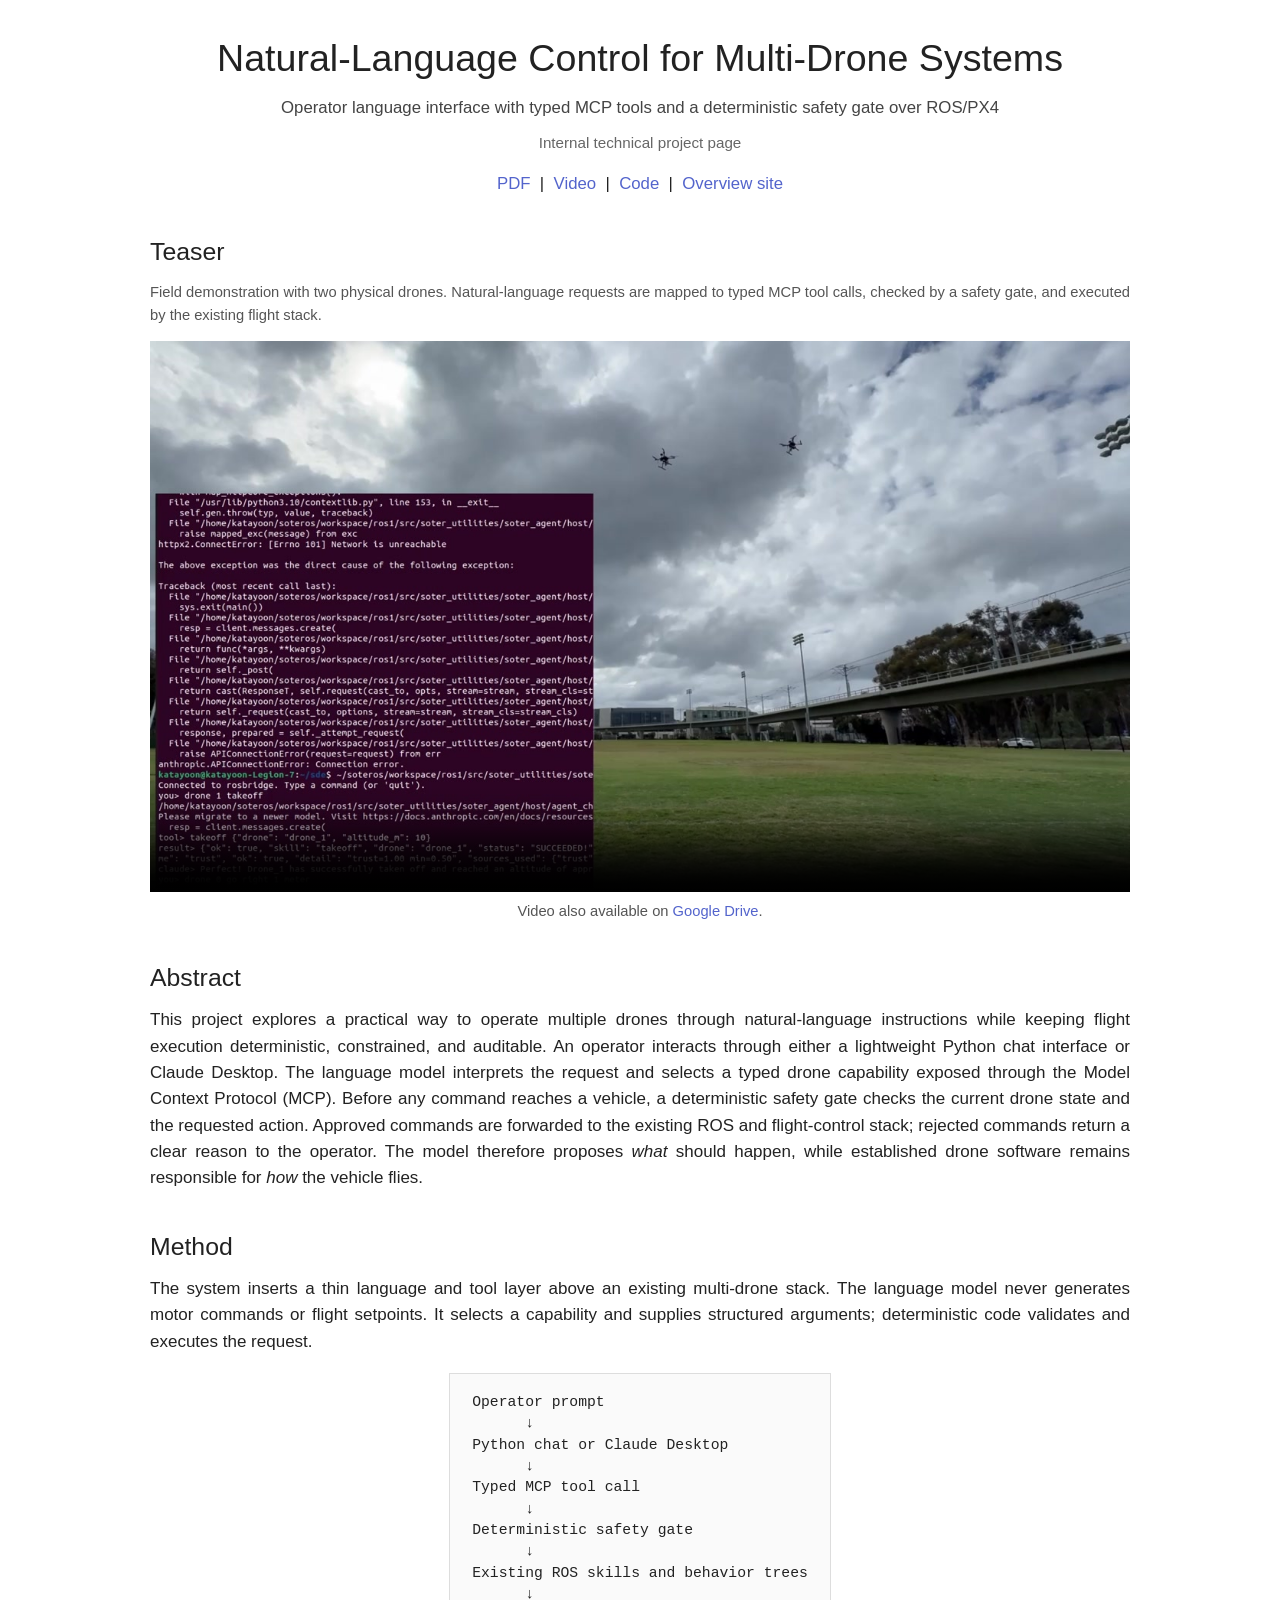
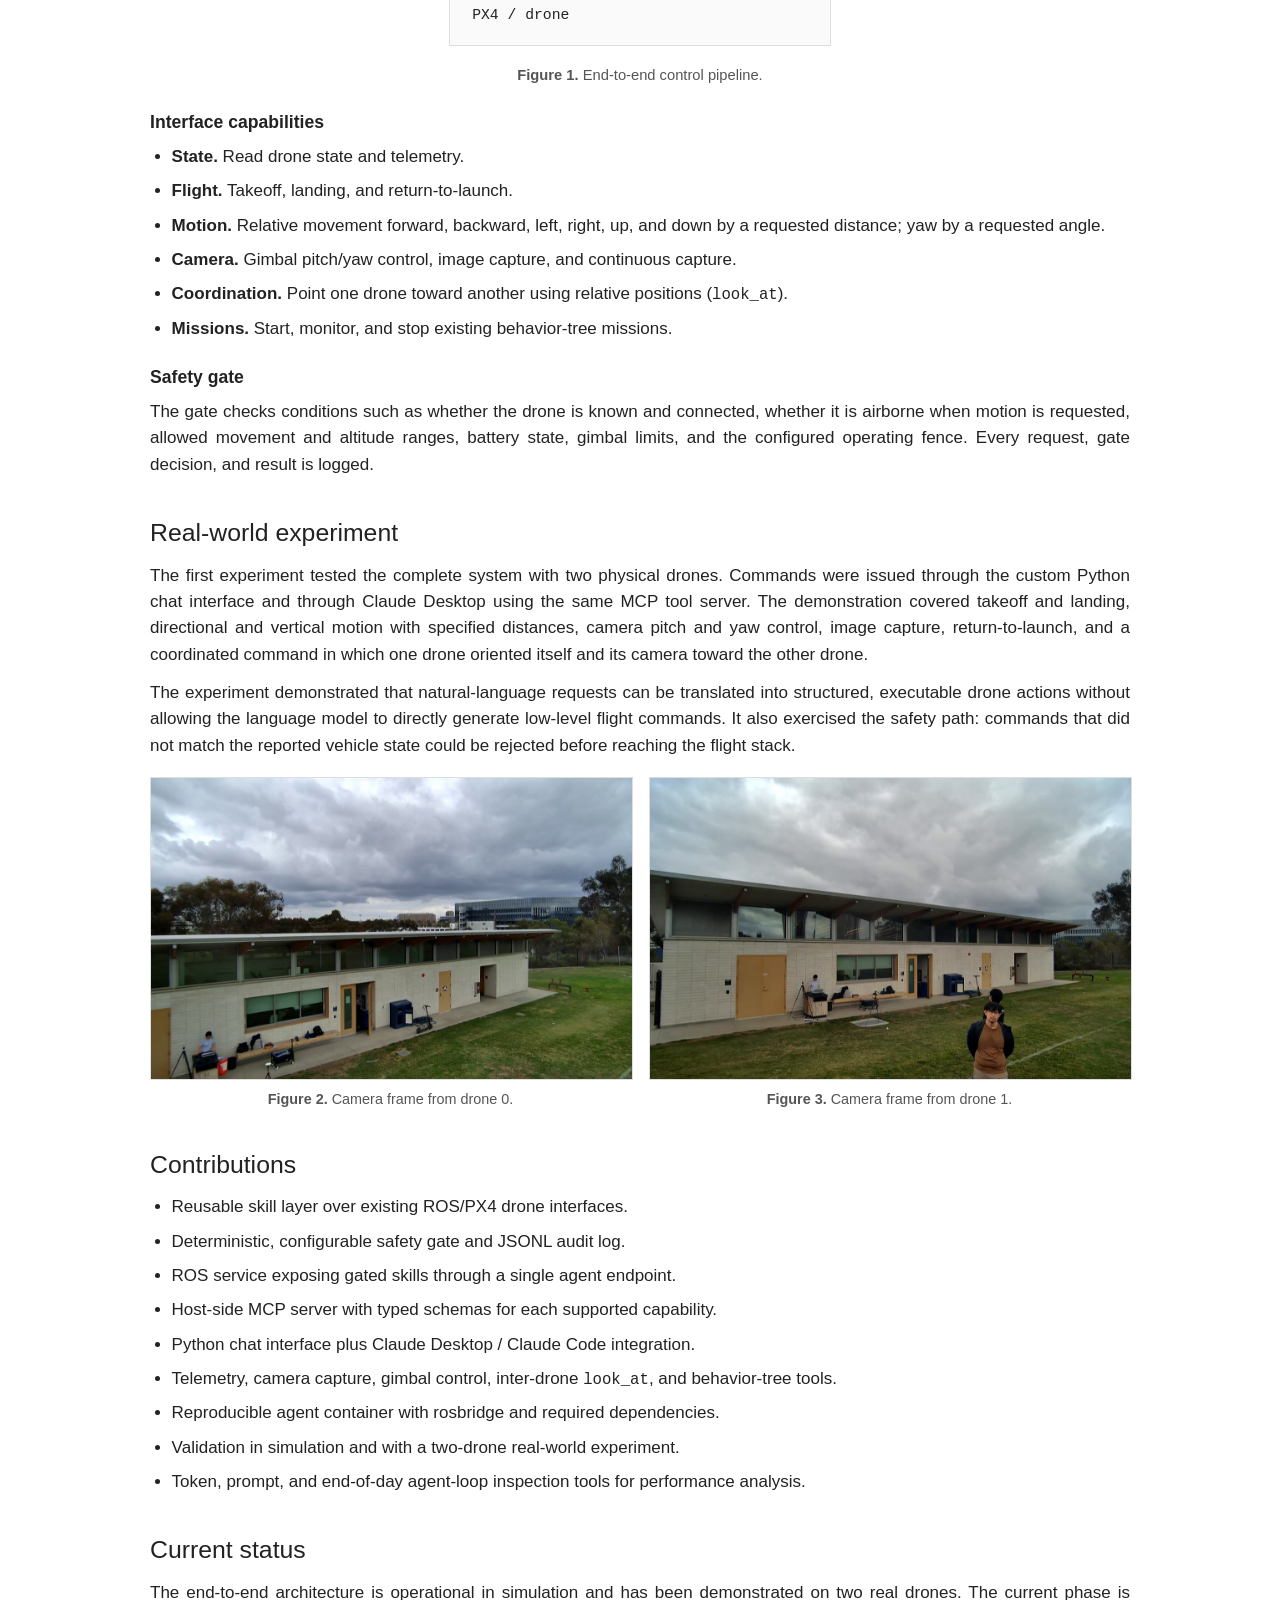
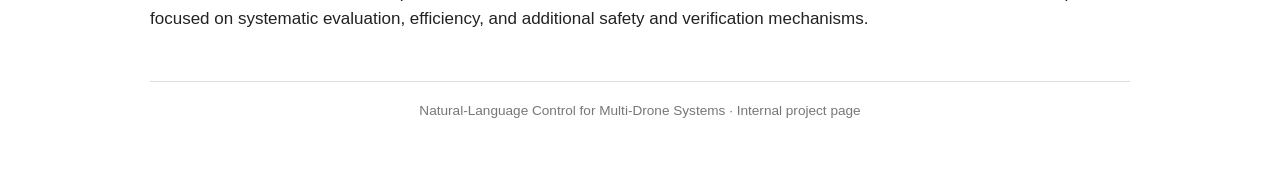
==== academic.html @ 8e845cf2 "Add academic-style project page." ====
<!doctype html>
<html lang="en">
<head>
  <meta charset="utf-8">
  <meta name="viewport" content="width=device-width, initial-scale=1">
  <meta name="description" content="Natural-Language Control for Multi-Drone Systems — academic project page.">
  <title>Natural-Language Control for Multi-Drone Systems</title>
  <link rel="stylesheet" href="academic.css">
</head>
<body>
  <div class="page">
    <header class="title-block">
      <h1>Natural-Language Control for Multi-Drone Systems</h1>
      <p class="subtitle">Operator language interface with typed MCP tools and a deterministic safety gate over ROS/PX4</p>
      <p class="venue">Internal technical project page</p>
      <p class="links">
        <a href="PROJECT_OVERVIEW.pdf">PDF</a>
        &nbsp;|&nbsp;
        <a href="https://drive.google.com/file/d/1_zPsYfUP-ygMsipcDQyDrtAIv74Td3Dw/view?usp=drive_link" target="_blank" rel="noopener noreferrer">Video</a>
        &nbsp;|&nbsp;
        <a href="https://github.com/katayoonk/nl-multidrone-control">Code</a>
        &nbsp;|&nbsp;
        <a href="index.html">Overview site</a>
      </p>
    </header>

    <section>
      <h2>Teaser</h2>
      <p class="caption">
        Field demonstration with two physical drones. Natural-language requests are
        mapped to typed MCP tool calls, checked by a safety gate, and executed by
        the existing flight stack.
      </p>
      <div class="media">
        <video controls preload="metadata" poster="assets/field-test-poster.jpg">
          <source src="assets/field-test-demo.mp4" type="video/mp4">
        </video>
      </div>
      <p class="caption center">
        Video also available on
        <a href="https://drive.google.com/file/d/1_zPsYfUP-ygMsipcDQyDrtAIv74Td3Dw/view?usp=drive_link" target="_blank" rel="noopener noreferrer">Google Drive</a>.
      </p>
    </section>

    <section>
      <h2>Abstract</h2>
      <p>
        This project explores a practical way to operate multiple drones through
        natural-language instructions while keeping flight execution deterministic,
        constrained, and auditable. An operator interacts through either a lightweight
        Python chat interface or Claude Desktop. The language model interprets the
        request and selects a typed drone capability exposed through the Model Context
        Protocol (MCP). Before any command reaches a vehicle, a deterministic safety
        gate checks the current drone state and the requested action. Approved commands
        are forwarded to the existing ROS and flight-control stack; rejected commands
        return a clear reason to the operator. The model therefore proposes
        <em>what</em> should happen, while established drone software remains
        responsible for <em>how</em> the vehicle flies.
      </p>
    </section>

    <section>
      <h2>Method</h2>
      <p>
        The system inserts a thin language and tool layer above an existing multi-drone
        stack. The language model never generates motor commands or flight setpoints.
        It selects a capability and supplies structured arguments; deterministic code
        validates and executes the request.
      </p>

      <pre class="pipeline" aria-label="System pipeline">Operator prompt
      ↓
Python chat or Claude Desktop
      ↓
Typed MCP tool call
      ↓
Deterministic safety gate
      ↓
Existing ROS skills and behavior trees
      ↓
PX4 / drone</pre>
      <p class="caption center"><strong>Figure 1.</strong> End-to-end control pipeline.</p>

      <h3>Interface capabilities</h3>
      <ul>
        <li><strong>State.</strong> Read drone state and telemetry.</li>
        <li><strong>Flight.</strong> Takeoff, landing, and return-to-launch.</li>
        <li><strong>Motion.</strong> Relative movement forward, backward, left, right, up, and down by a requested distance; yaw by a requested angle.</li>
        <li><strong>Camera.</strong> Gimbal pitch/yaw control, image capture, and continuous capture.</li>
        <li><strong>Coordination.</strong> Point one drone toward another using relative positions (<code>look_at</code>).</li>
        <li><strong>Missions.</strong> Start, monitor, and stop existing behavior-tree missions.</li>
      </ul>

      <h3>Safety gate</h3>
      <p>
        The gate checks conditions such as whether the drone is known and connected,
        whether it is airborne when motion is requested, allowed movement and altitude
        ranges, battery state, gimbal limits, and the configured operating fence.
        Every request, gate decision, and result is logged.
      </p>
    </section>

    <section>
      <h2>Real-world experiment</h2>
      <p>
        The first experiment tested the complete system with two physical drones.
        Commands were issued through the custom Python chat interface and through
        Claude Desktop using the same MCP tool server. The demonstration covered
        takeoff and landing, directional and vertical motion with specified distances,
        camera pitch and yaw control, image capture, return-to-launch, and a
        coordinated command in which one drone oriented itself and its camera toward
        the other drone.
      </p>
      <p>
        The experiment demonstrated that natural-language requests can be translated
        into structured, executable drone actions without allowing the language model
        to directly generate low-level flight commands. It also exercised the safety
        path: commands that did not match the reported vehicle state could be rejected
        before reaching the flight stack.
      </p>

      <div class="image-row">
        <figure>
          <img src="assets/drone-0-camera.jpg" alt="Camera frame from drone 0 during the field experiment">
          <figcaption><strong>Figure 2.</strong> Camera frame from drone 0.</figcaption>
        </figure>
        <figure>
          <img src="assets/drone-1-camera.jpg" alt="Camera frame from drone 1 during the field experiment">
          <figcaption><strong>Figure 3.</strong> Camera frame from drone 1.</figcaption>
        </figure>
      </div>
    </section>

    <section>
      <h2>Contributions</h2>
      <ul>
        <li>Reusable skill layer over existing ROS/PX4 drone interfaces.</li>
        <li>Deterministic, configurable safety gate and JSONL audit log.</li>
        <li>ROS service exposing gated skills through a single agent endpoint.</li>
        <li>Host-side MCP server with typed schemas for each supported capability.</li>
        <li>Python chat interface plus Claude Desktop / Claude Code integration.</li>
        <li>Telemetry, camera capture, gimbal control, inter-drone <code>look_at</code>, and behavior-tree tools.</li>
        <li>Reproducible agent container with rosbridge and required dependencies.</li>
        <li>Validation in simulation and with a two-drone real-world experiment.</li>
        <li>Token, prompt, and end-of-day agent-loop inspection tools for performance analysis.</li>
      </ul>
    </section>

    <section>
      <h2>Current status</h2>
      <p>
        The end-to-end architecture is operational in simulation and has been
        demonstrated on two real drones. The current phase is focused on systematic
        evaluation, efficiency, and additional safety and verification mechanisms.
      </p>
    </section>

    <footer>
      <p>Natural-Language Control for Multi-Drone Systems · Internal project page</p>
    </footer>
  </div>
</body>
</html>
---- academic.css ----
body {
  margin: 0;
  color: #222;
  background: #fff;
  font-family: Arial, Helvetica, sans-serif;
  font-size: 17px;
  font-weight: 300;
  line-height: 1.55;
}

.page {
  width: min(980px, calc(100% - 40px));
  margin: 0 auto;
  padding: 36px 0 64px;
}

a:link,
a:visited {
  color: #5364cc;
  text-decoration: none;
}

a:hover {
  color: #208799;
}

.title-block {
  margin-bottom: 28px;
  text-align: center;
}

h1 {
  margin: 0 0 14px;
  font-size: clamp(1.7rem, 3.5vw, 2.35rem);
  font-weight: 500;
  line-height: 1.2;
}

.subtitle {
  max-width: 46rem;
  margin: 0 auto 10px;
  color: #444;
  font-size: 1.05rem;
}

.venue {
  margin: 0 0 16px;
  color: #666;
  font-size: 0.95rem;
}

.links {
  margin: 0;
  font-size: 1.05rem;
  font-weight: 500;
}

section {
  margin: 36px 0;
  clear: both;
  text-align: justify;
}

h2 {
  margin: 0 0 10px;
  font-size: 1.55rem;
  font-weight: 500;
  text-align: left;
}

h3 {
  margin: 22px 0 8px;
  font-size: 1.1rem;
  font-weight: 600;
  text-align: left;
}

p {
  margin: 0 0 12px;
}

ul {
  margin: 8px 0 12px;
  padding-left: 1.35rem;
}

li {
  margin: 8px 0;
}

.pipeline {
  margin: 18px auto;
  padding: 18px 22px;
  width: fit-content;
  max-width: 100%;
  overflow-x: auto;
  border: 1px solid #ddd;
  background: #fafafa;
  color: #222;
  font-family: ui-monospace, "SFMono-Regular", Consolas, monospace;
  font-size: 0.92rem;
  line-height: 1.45;
  text-align: left;
  white-space: pre;
}

.media {
  margin: 14px 0 8px;
  background: #111;
}

.media video {
  display: block;
  width: 100%;
  aspect-ratio: 16 / 9;
  object-fit: contain;
  background: #111;
}

.caption {
  margin: 8px 0 0;
  color: #555;
  font-size: 0.92rem;
}

.caption.center,
figcaption {
  text-align: center;
}

.image-row {
  display: grid;
  grid-template-columns: 1fr 1fr;
  gap: 18px;
  margin-top: 18px;
}

figure {
  margin: 0;
}

figure img {
  display: block;
  width: 100%;
  aspect-ratio: 16 / 10;
  object-fit: cover;
  border: 1px solid #ddd;
}

figcaption {
  margin-top: 8px;
  color: #555;
  font-size: 0.9rem;
}

code {
  font-family: ui-monospace, "SFMono-Regular", Consolas, monospace;
  font-size: 0.92em;
}

footer {
  margin-top: 48px;
  padding-top: 18px;
  border-top: 1px solid #ddd;
  color: #777;
  font-size: 0.85rem;
  text-align: center;
}

footer p {
  margin: 0;
}

@media (max-width: 700px) {
  .image-row {
    grid-template-columns: 1fr;
  }

  section {
    text-align: left;
  }
}
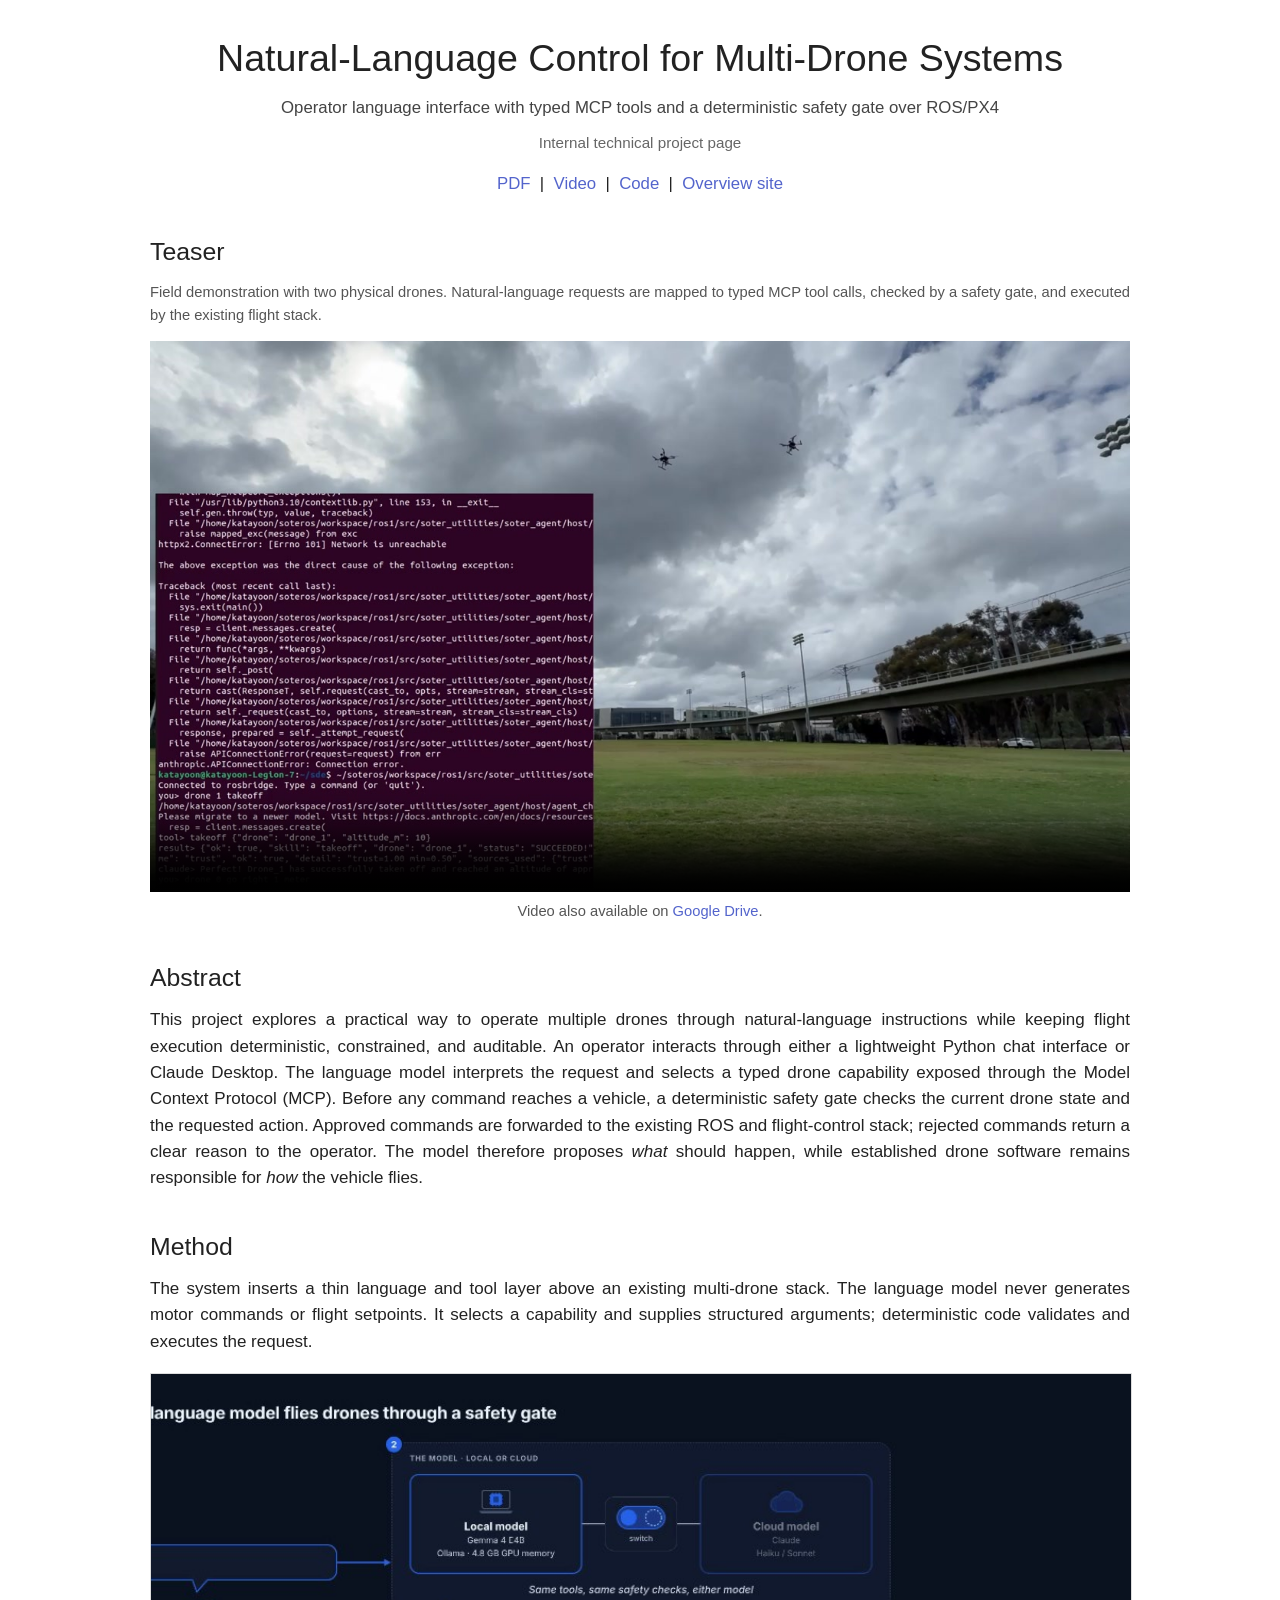
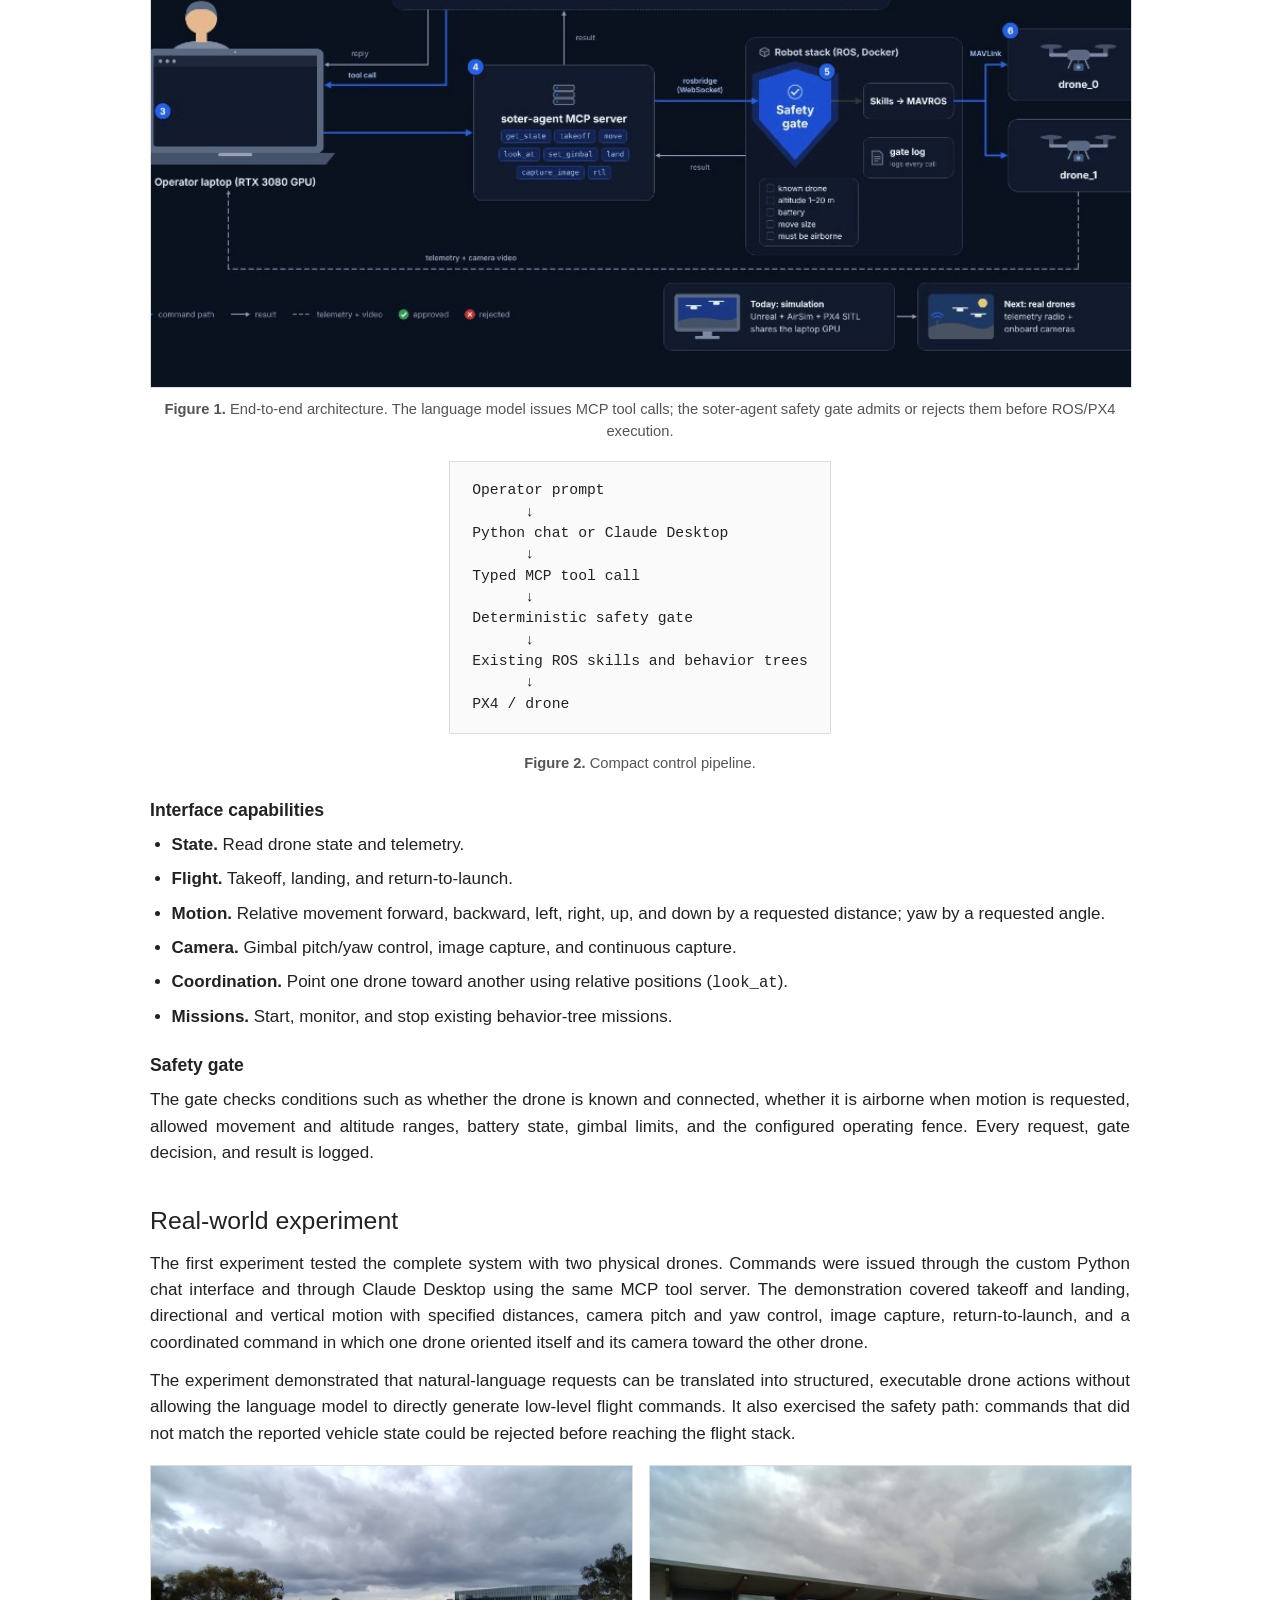
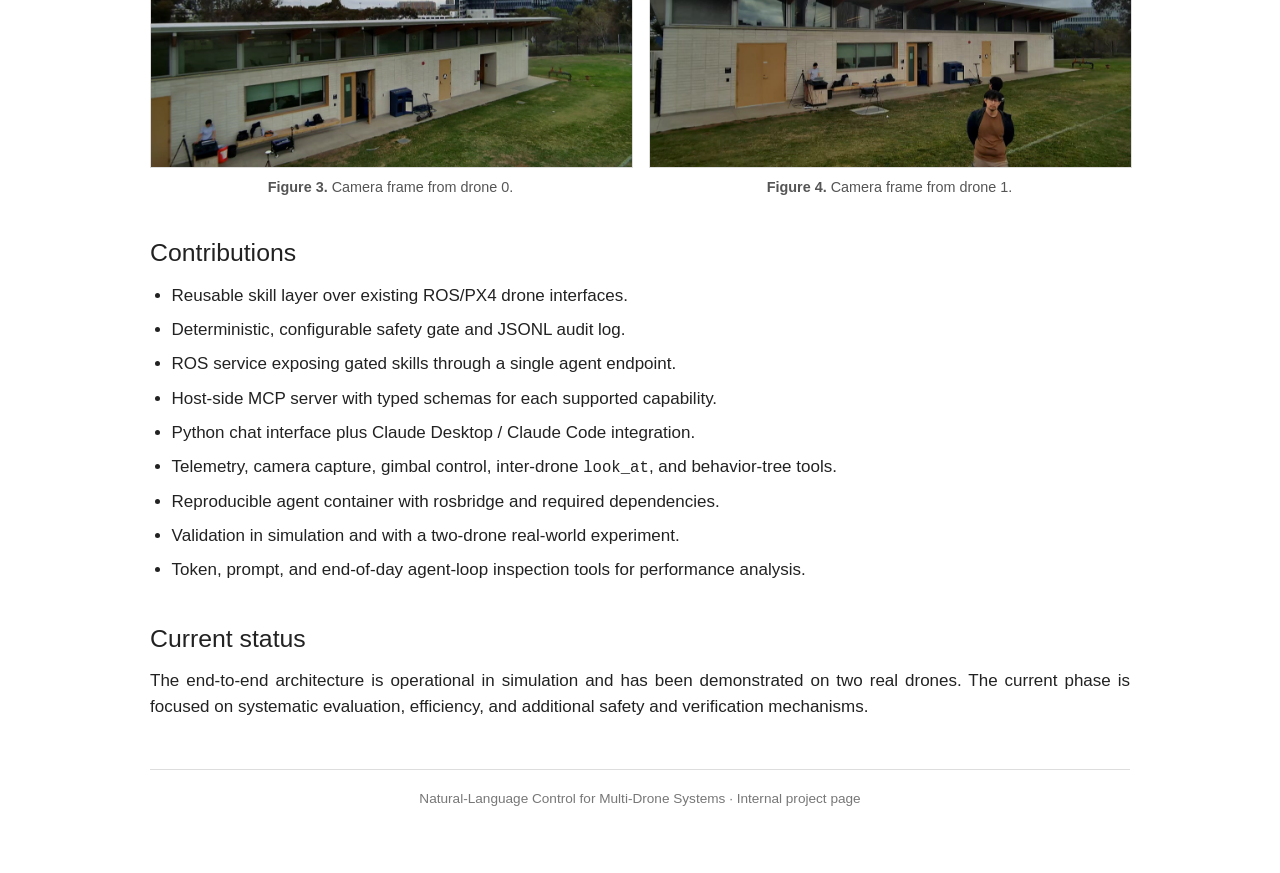
==== commit 7a36e885: "Add architecture diagram to overview and academic pages." ====
--- a/academic.html
+++ b/academic.html
@@ -68,6 +68,11 @@
         validates and executes the request.
       </p>
 
+      <figure class="architecture">
+        <img src="assets/architecture-diagram.jpg" alt="Architecture diagram: operator laptop, local or cloud language model, soter-agent MCP server, safety gate in the ROS robot stack, and two drones with telemetry feedback">
+        <figcaption><strong>Figure 1.</strong> End-to-end architecture. The language model issues MCP tool calls; the soter-agent safety gate admits or rejects them before ROS/PX4 execution.</figcaption>
+      </figure>
+
       <pre class="pipeline" aria-label="System pipeline">Operator prompt
       ↓
 Python chat or Claude Desktop
@@ -79,7 +84,7 @@
 Existing ROS skills and behavior trees
       ↓
 PX4 / drone</pre>
-      <p class="caption center"><strong>Figure 1.</strong> End-to-end control pipeline.</p>
+      <p class="caption center"><strong>Figure 2.</strong> Compact control pipeline.</p>
 
       <h3>Interface capabilities</h3>
       <ul>
@@ -122,11 +127,11 @@
       <div class="image-row">
         <figure>
           <img src="assets/drone-0-camera.jpg" alt="Camera frame from drone 0 during the field experiment">
-          <figcaption><strong>Figure 2.</strong> Camera frame from drone 0.</figcaption>
+          <figcaption><strong>Figure 3.</strong> Camera frame from drone 0.</figcaption>
         </figure>
         <figure>
           <img src="assets/drone-1-camera.jpg" alt="Camera frame from drone 1 during the field experiment">
-          <figcaption><strong>Figure 3.</strong> Camera frame from drone 1.</figcaption>
+          <figcaption><strong>Figure 4.</strong> Camera frame from drone 1.</figcaption>
         </figure>
       </div>
     </section>
--- a/academic.css
+++ b/academic.css
@@ -86,6 +86,24 @@
 
 li {
   margin: 8px 0;
+}
+
+.architecture {
+  margin: 18px 0 8px;
+}
+
+.architecture img {
+  display: block;
+  width: 100%;
+  border: 1px solid #ddd;
+  background: #0b1120;
+}
+
+.architecture figcaption {
+  margin-top: 10px;
+  color: #555;
+  font-size: 0.92rem;
+  text-align: center;
 }
 
 .pipeline {
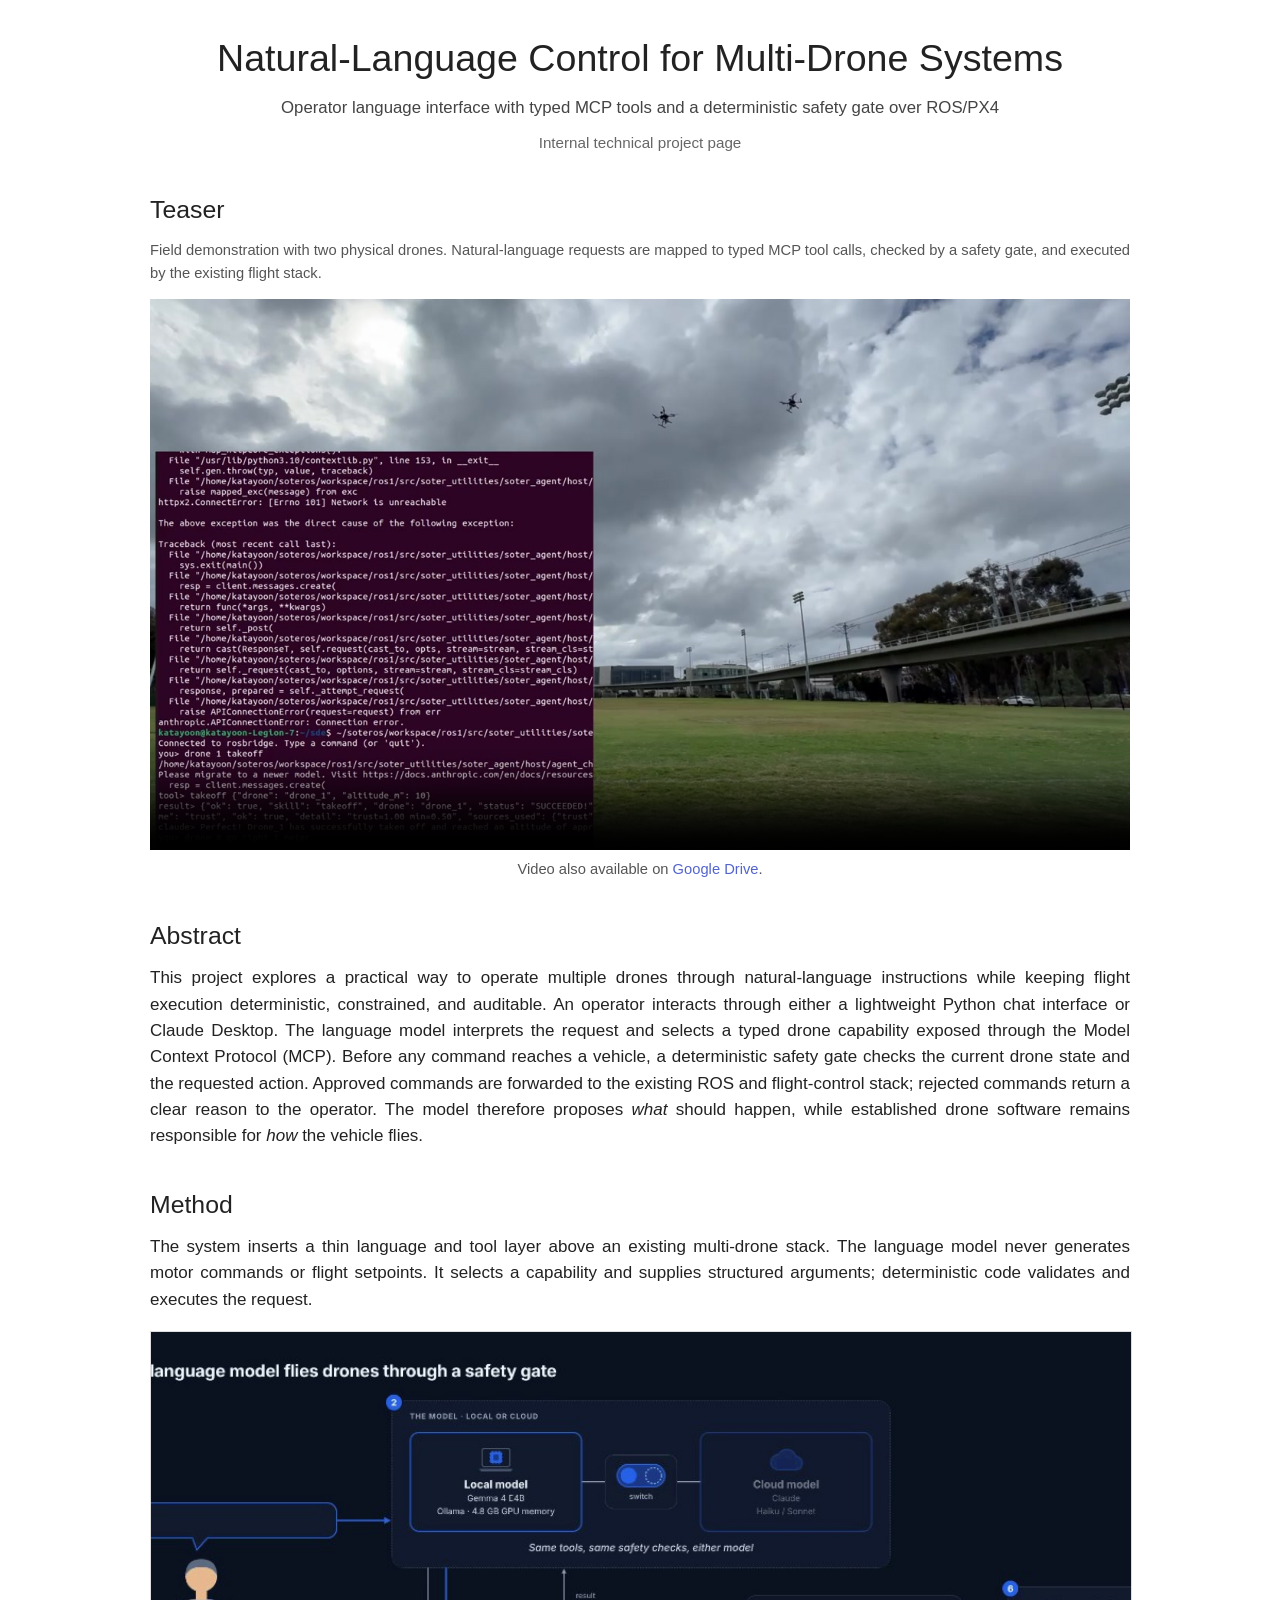
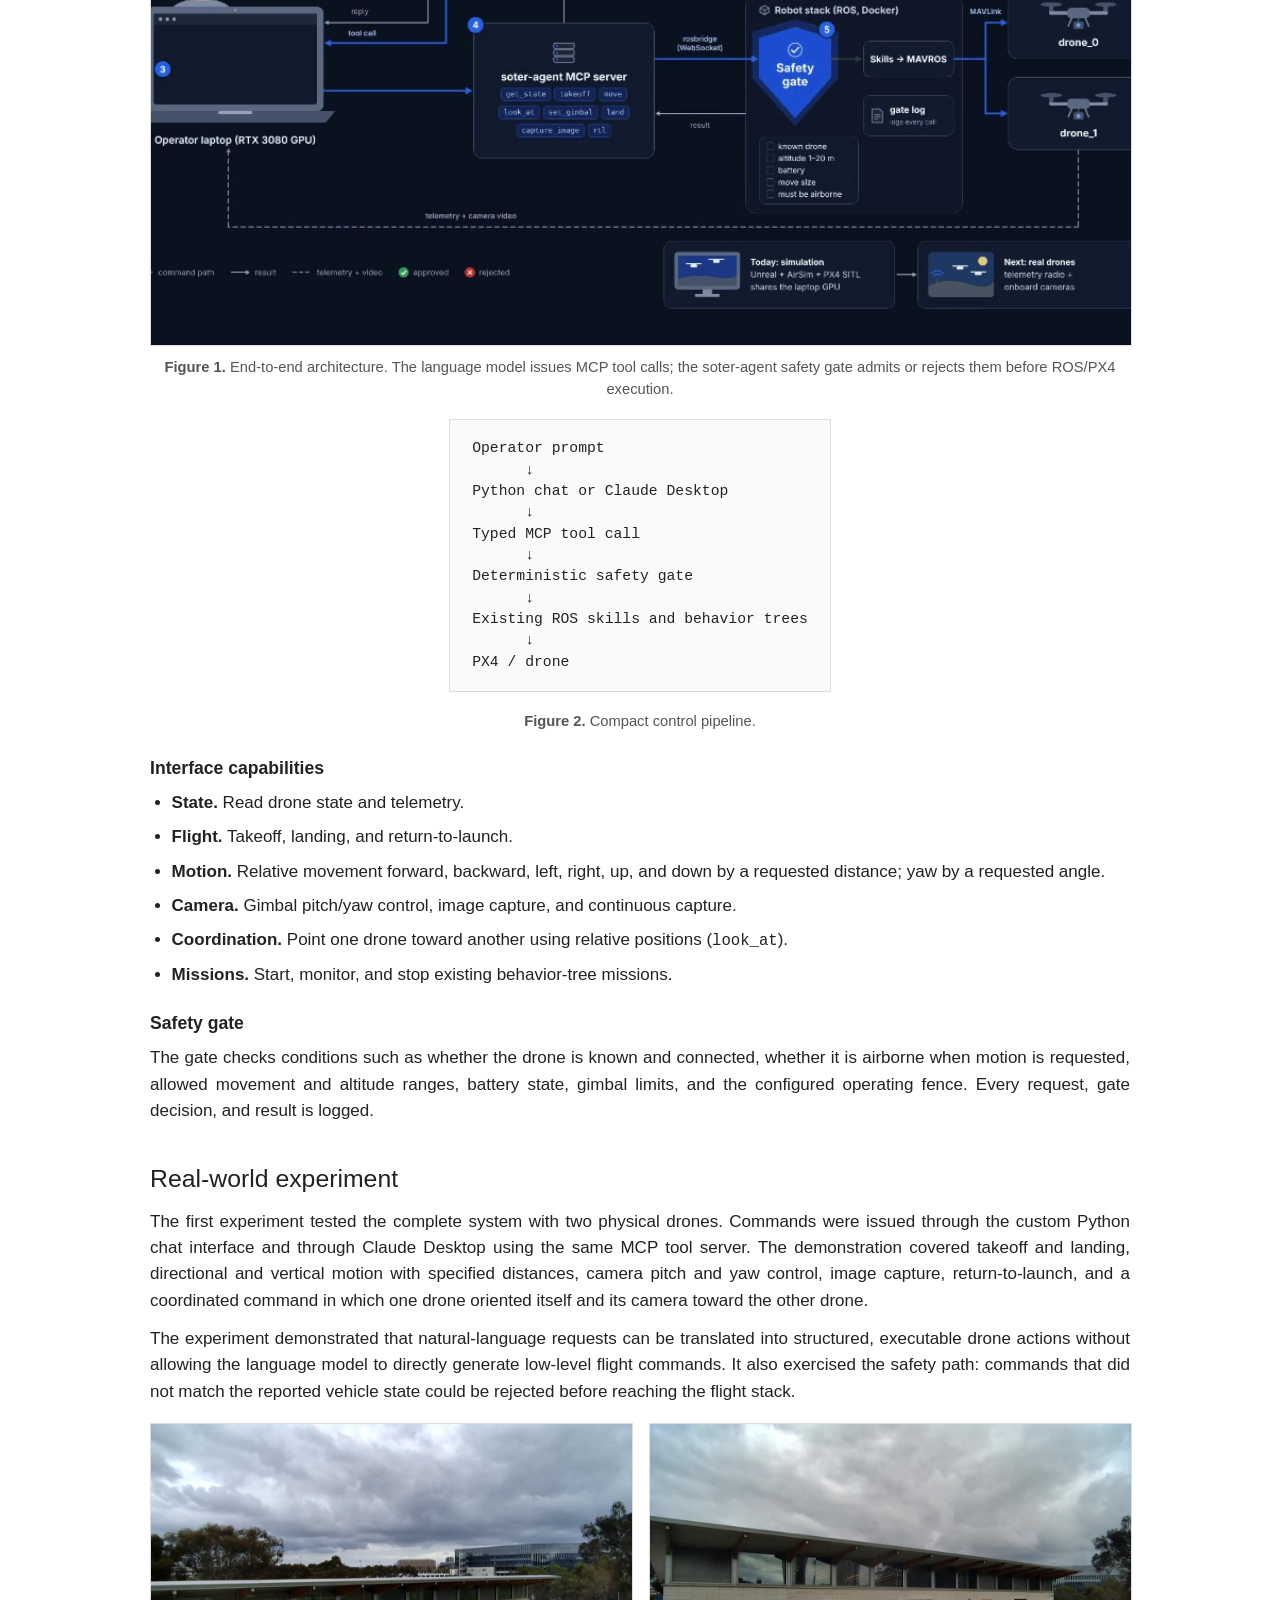
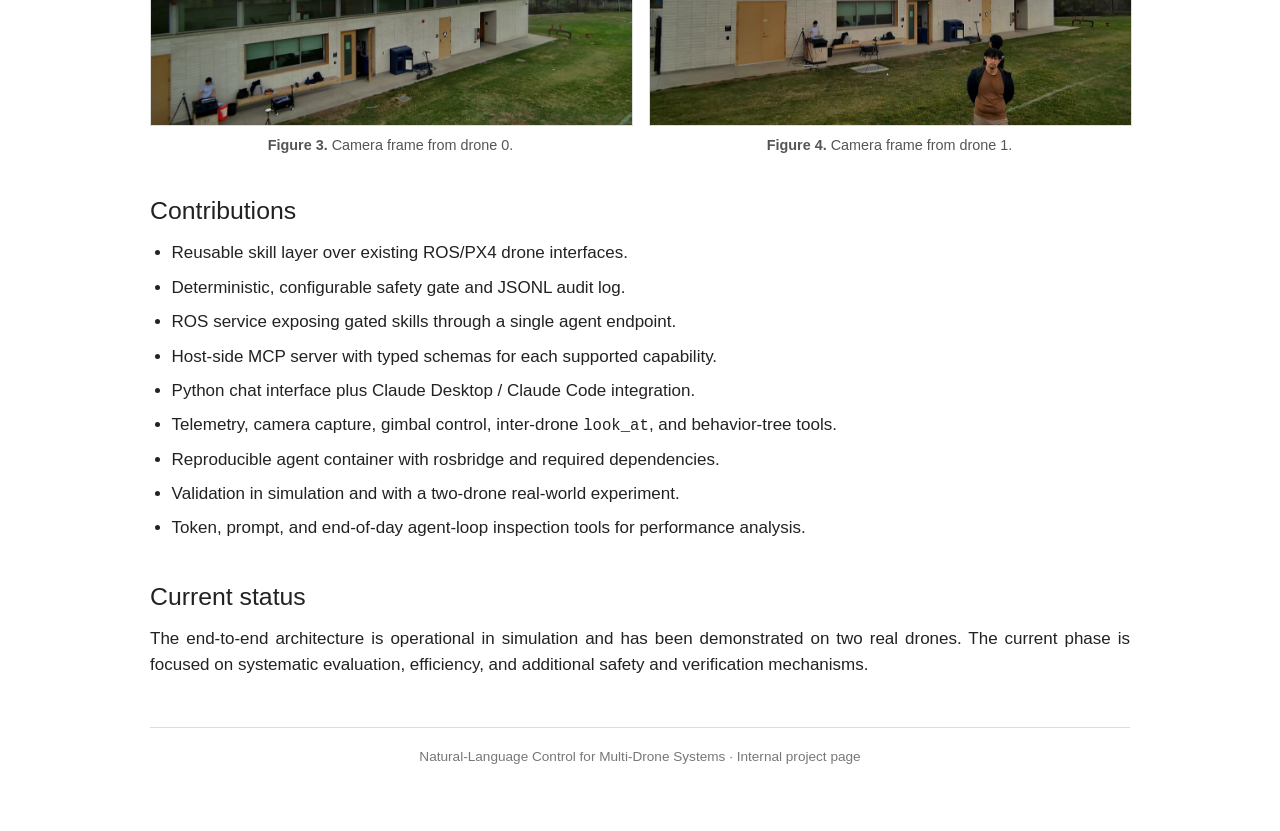
==== commit 9b450a5e: "Drop academic header links and autoplay the teaser video." ====
--- a/academic.html
+++ b/academic.html
@@ -13,15 +13,6 @@
       <h1>Natural-Language Control for Multi-Drone Systems</h1>
       <p class="subtitle">Operator language interface with typed MCP tools and a deterministic safety gate over ROS/PX4</p>
       <p class="venue">Internal technical project page</p>
-      <p class="links">
-        <a href="PROJECT_OVERVIEW.pdf">PDF</a>
-        &nbsp;|&nbsp;
-        <a href="https://drive.google.com/file/d/1_zPsYfUP-ygMsipcDQyDrtAIv74Td3Dw/view?usp=drive_link" target="_blank" rel="noopener noreferrer">Video</a>
-        &nbsp;|&nbsp;
-        <a href="https://github.com/katayoonk/nl-multidrone-control">Code</a>
-        &nbsp;|&nbsp;
-        <a href="index.html">Overview site</a>
-      </p>
     </header>
 
     <section>
@@ -32,7 +23,7 @@
         the existing flight stack.
       </p>
       <div class="media">
-        <video controls preload="metadata" poster="assets/field-test-poster.jpg">
+        <video autoplay muted loop playsinline controls preload="auto" poster="assets/field-test-poster.jpg">
           <source src="assets/field-test-demo.mp4" type="video/mp4">
         </video>
       </div>
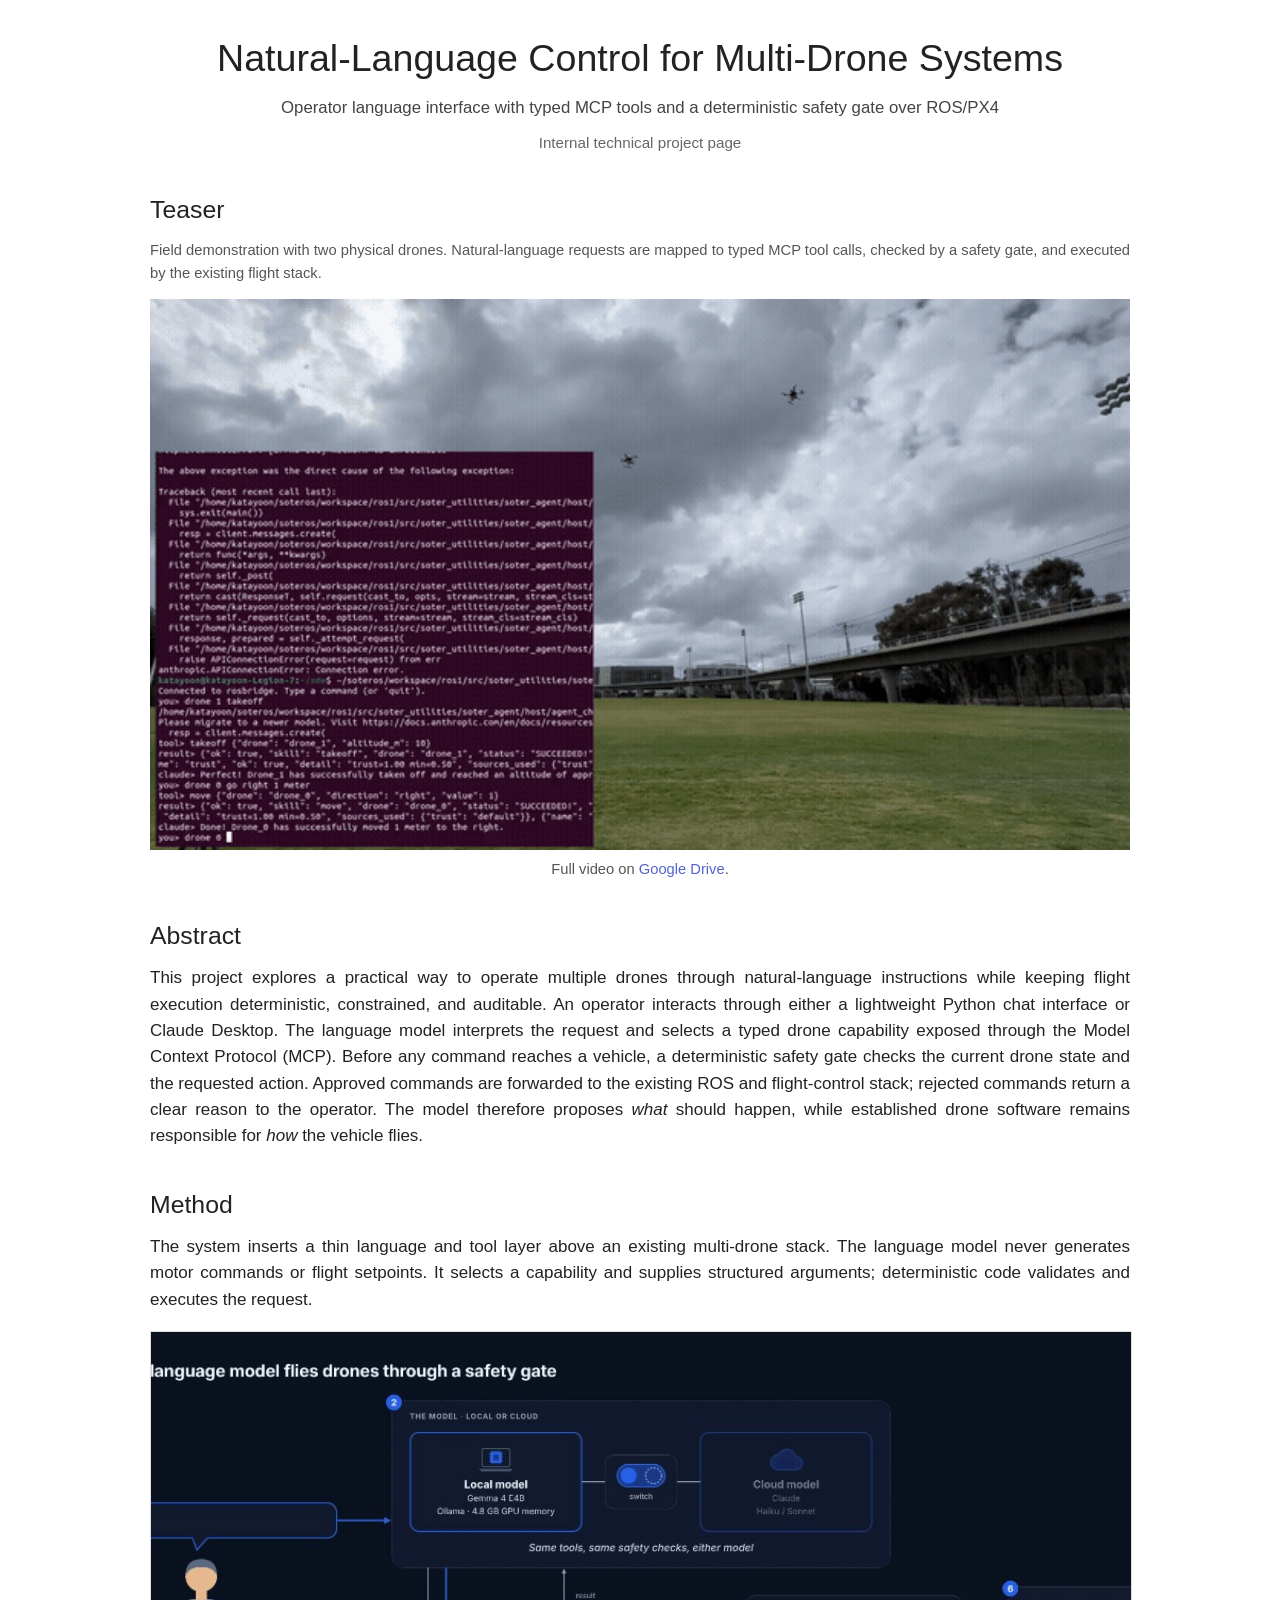
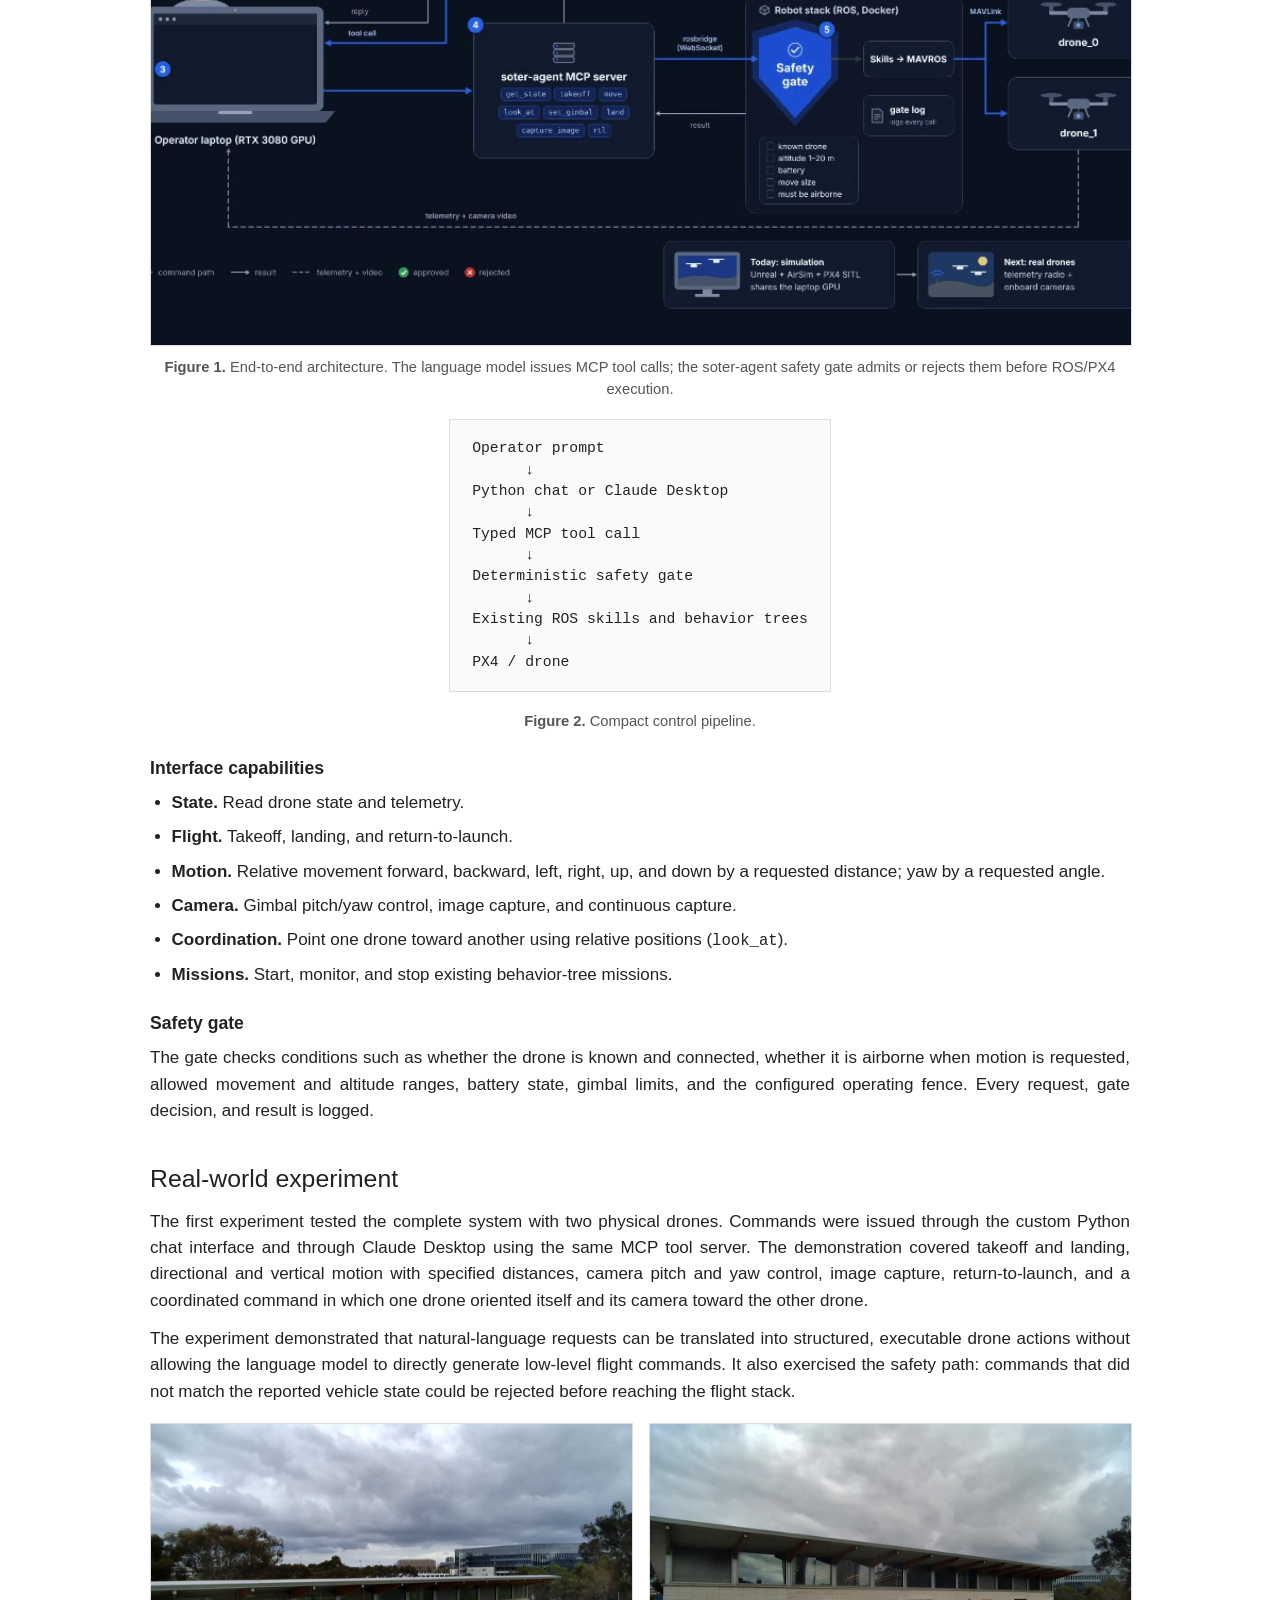
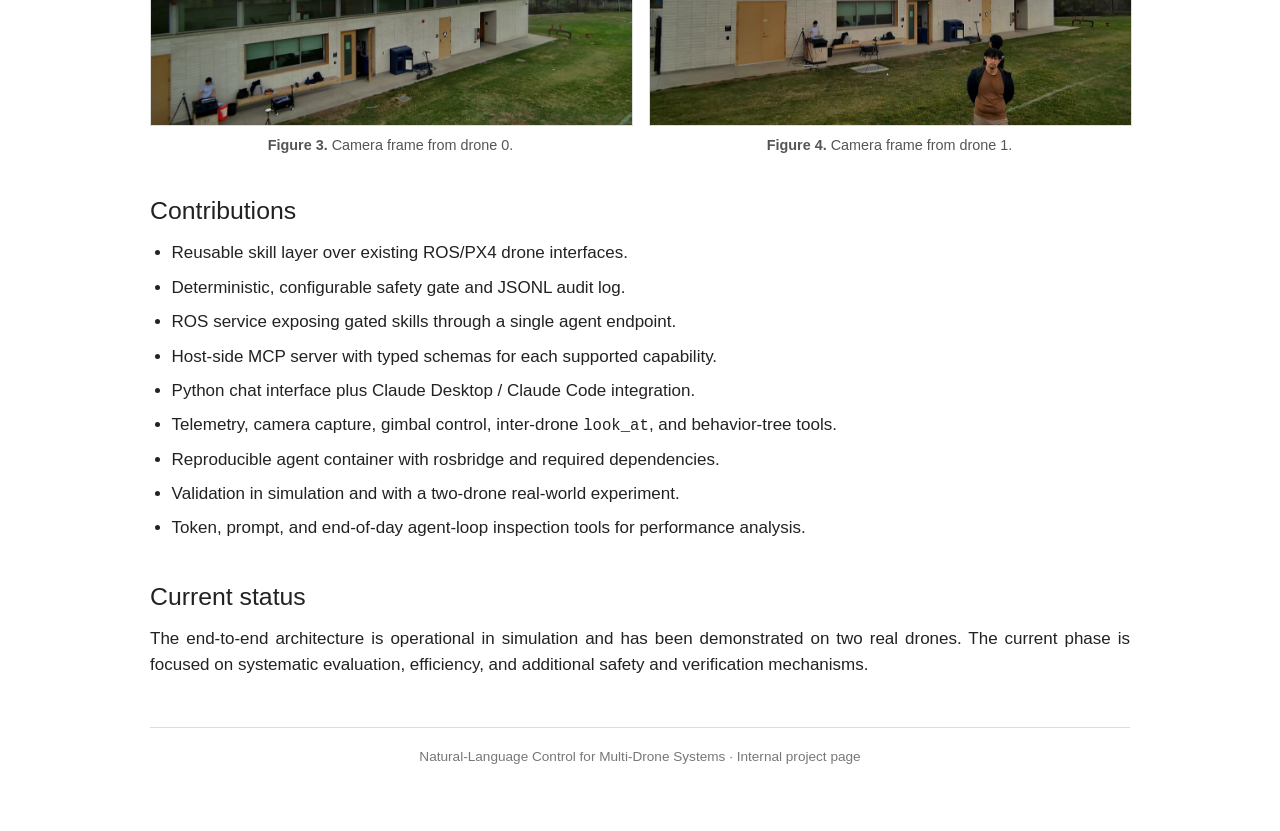
==== commit ecb32aec: "Replace teaser video with an animated GIF on both pages." ====
--- a/academic.html
+++ b/academic.html
@@ -23,12 +23,10 @@
         the existing flight stack.
       </p>
       <div class="media">
-        <video autoplay muted loop playsinline controls preload="auto" poster="assets/field-test-poster.jpg">
-          <source src="assets/field-test-demo.mp4" type="video/mp4">
-        </video>
+        <img class="teaser" src="assets/teaser.gif" alt="Animated teaser from the two-drone field demonstration with the operator chat overlay">
       </div>
       <p class="caption center">
-        Video also available on
+        Full video on
         <a href="https://drive.google.com/file/d/1_zPsYfUP-ygMsipcDQyDrtAIv74Td3Dw/view?usp=drive_link" target="_blank" rel="noopener noreferrer">Google Drive</a>.
       </p>
     </section>
--- a/academic.css
+++ b/academic.css
@@ -127,11 +127,10 @@
   background: #111;
 }
 
-.media video {
+.media .teaser {
   display: block;
   width: 100%;
-  aspect-ratio: 16 / 9;
-  object-fit: contain;
+  height: auto;
   background: #111;
 }
 
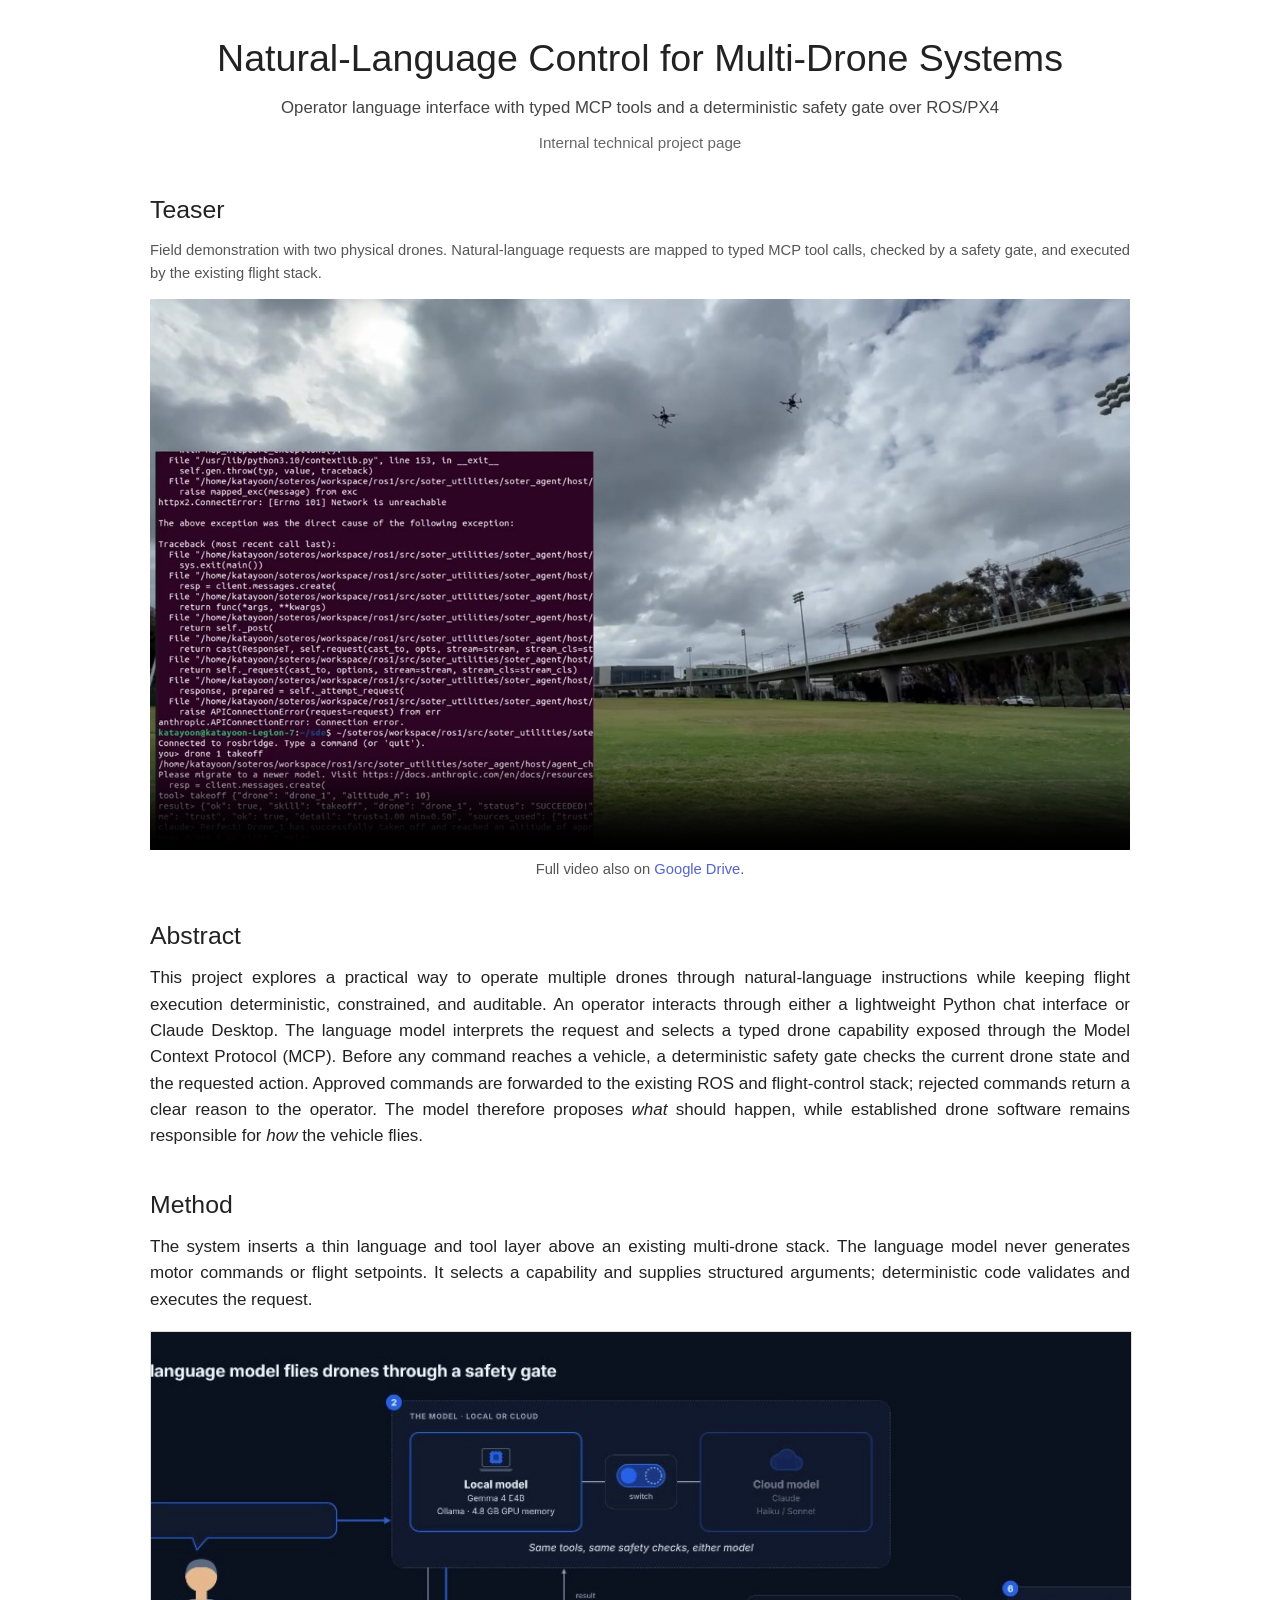
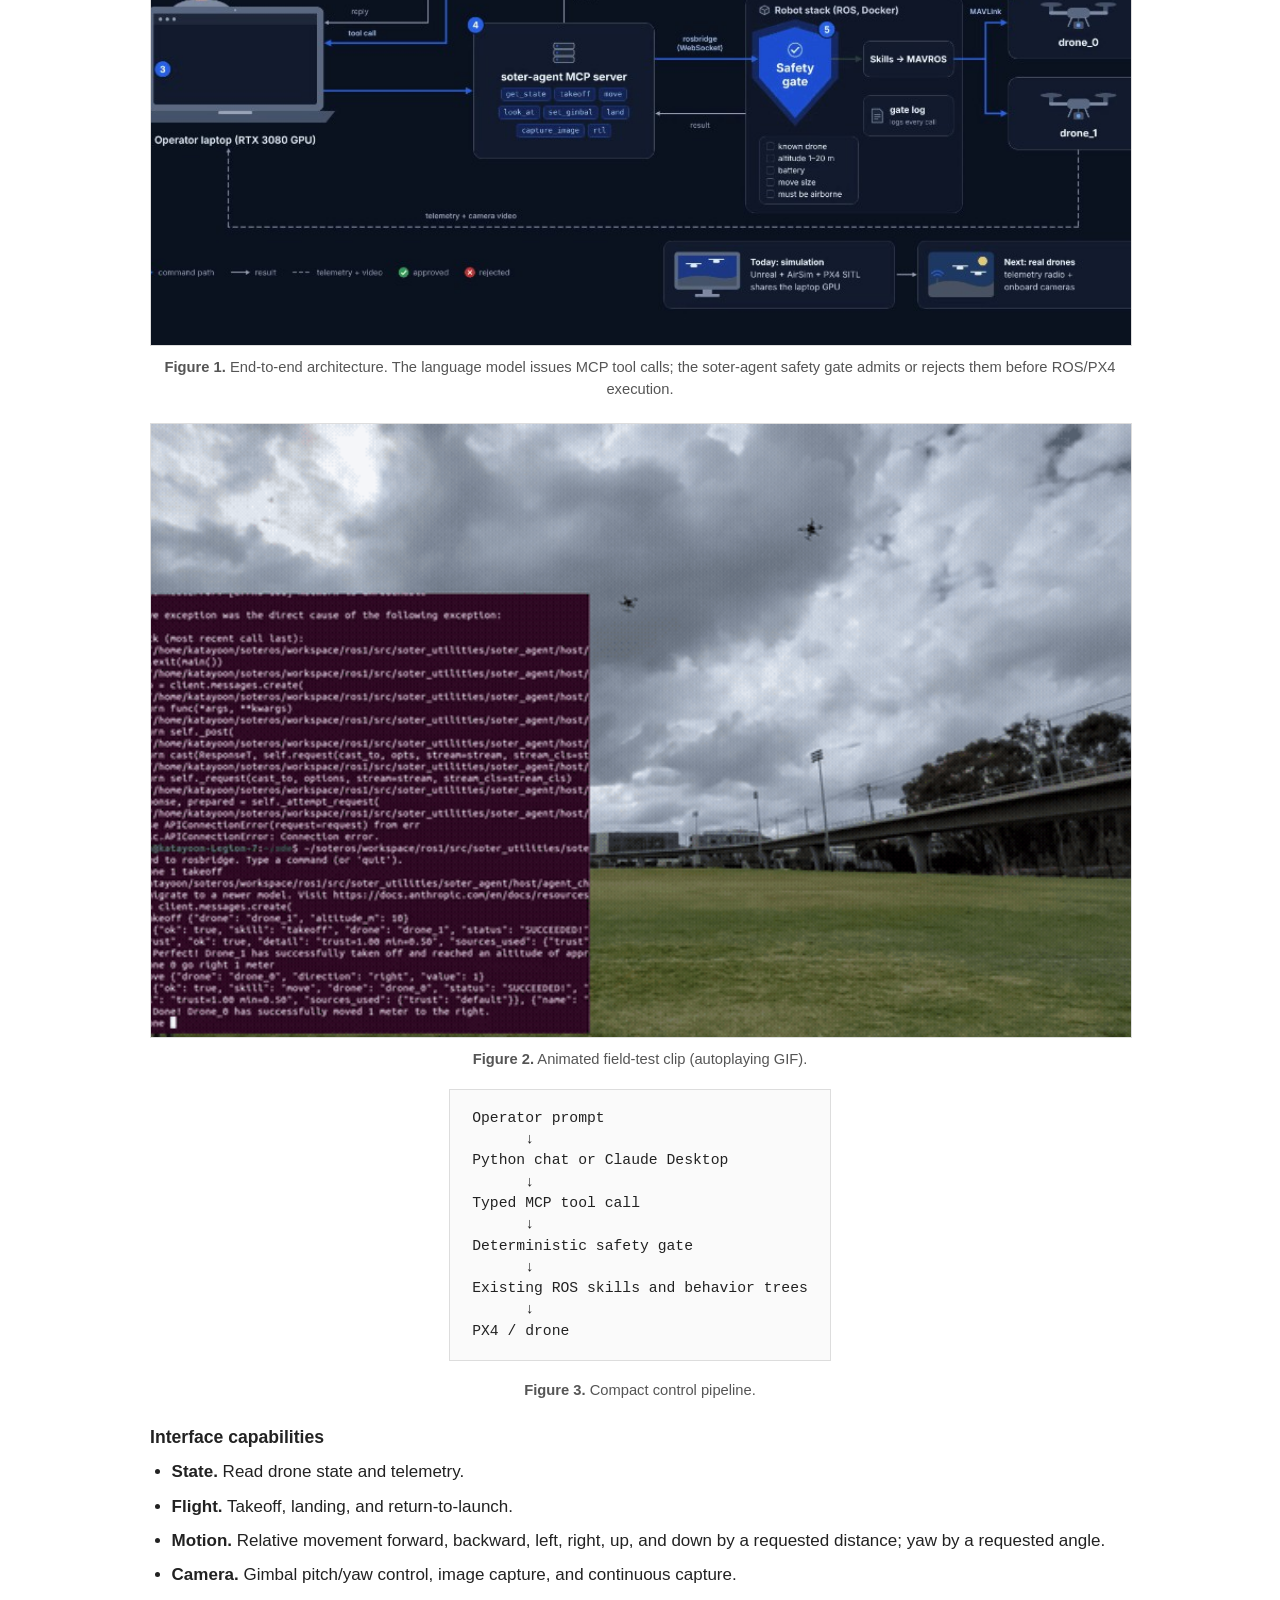
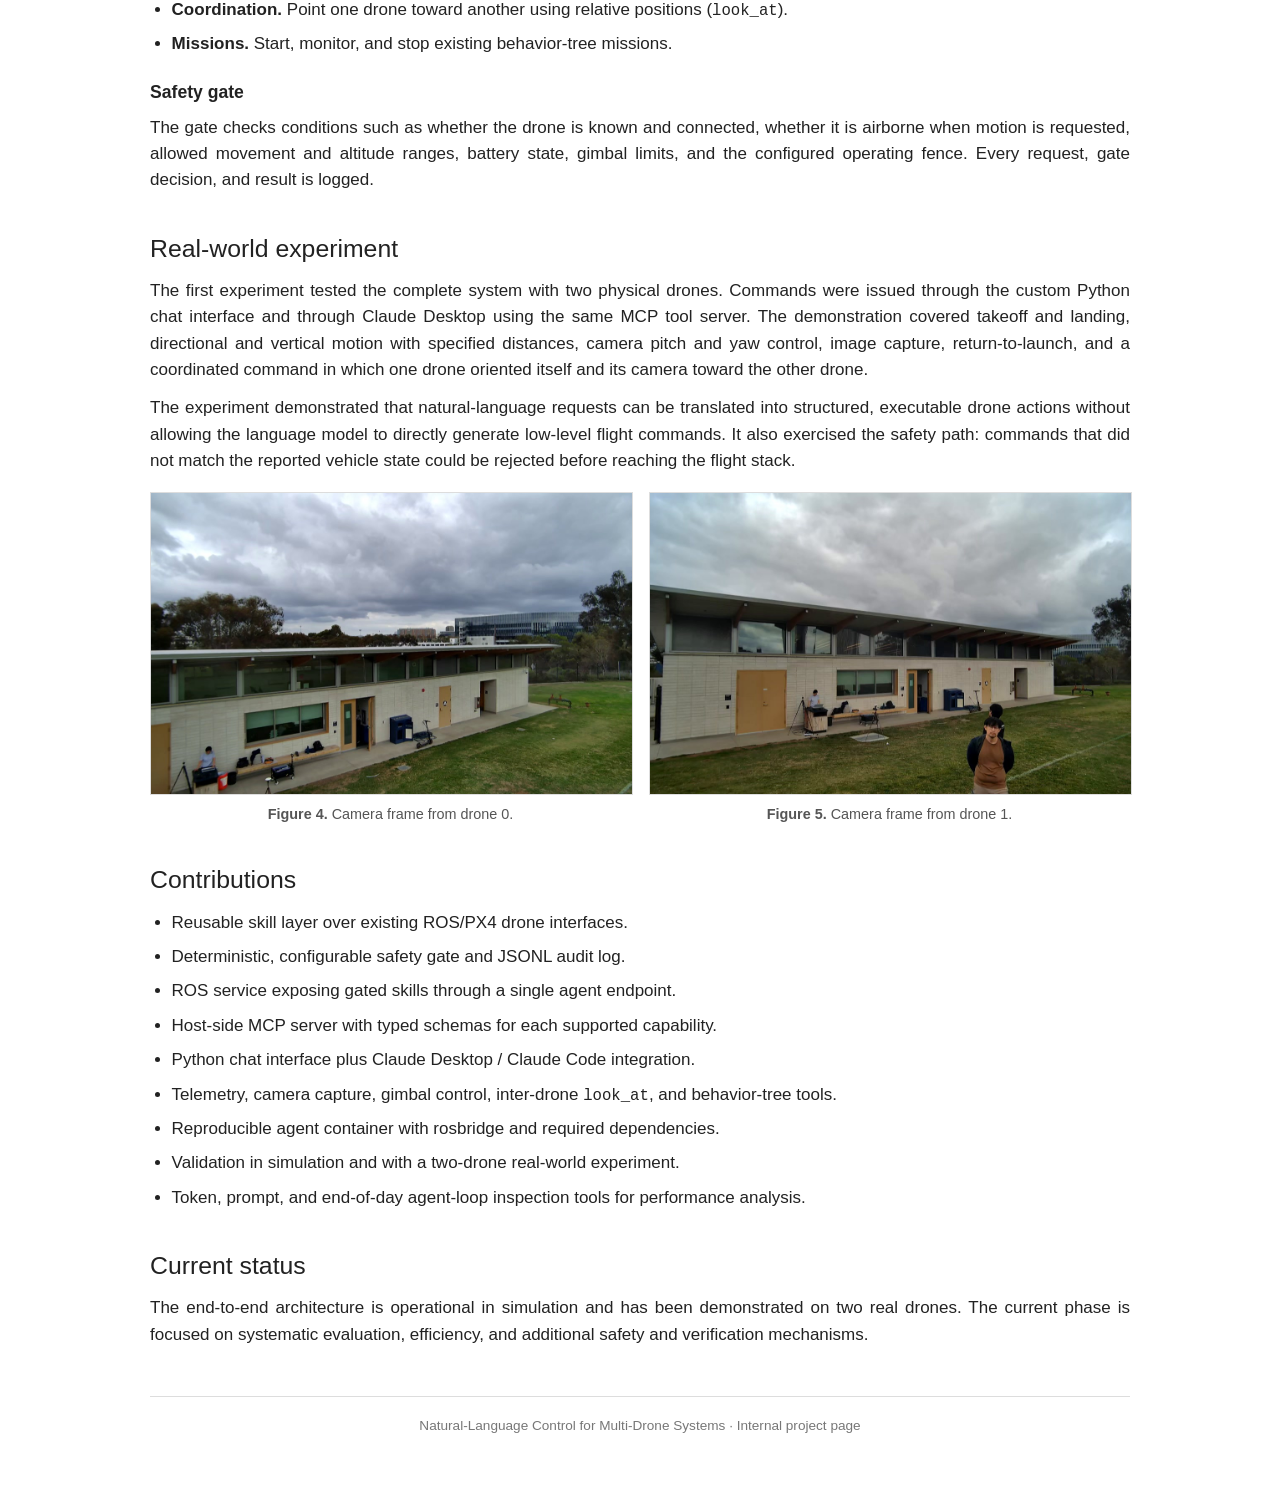
==== commit a65c3492: "Restore controllable teaser video and keep GIF as an autoplaying figure." ====
--- a/academic.html
+++ b/academic.html
@@ -23,10 +23,12 @@
         the existing flight stack.
       </p>
       <div class="media">
-        <img class="teaser" src="assets/teaser.gif" alt="Animated teaser from the two-drone field demonstration with the operator chat overlay">
+        <video controls playsinline preload="metadata" poster="assets/field-test-poster.jpg">
+          <source src="assets/field-test-demo.mp4" type="video/mp4">
+        </video>
       </div>
       <p class="caption center">
-        Full video on
+        Full video also on
         <a href="https://drive.google.com/file/d/1_zPsYfUP-ygMsipcDQyDrtAIv74Td3Dw/view?usp=drive_link" target="_blank" rel="noopener noreferrer">Google Drive</a>.
       </p>
     </section>
@@ -62,6 +64,11 @@
         <figcaption><strong>Figure 1.</strong> End-to-end architecture. The language model issues MCP tool calls; the soter-agent safety gate admits or rejects them before ROS/PX4 execution.</figcaption>
       </figure>
 
+      <figure class="gif-figure">
+        <img src="assets/teaser.gif?v=2" alt="Animated clip of the two-drone field demonstration with operator chat overlay">
+        <figcaption><strong>Figure 2.</strong> Animated field-test clip (autoplaying GIF).</figcaption>
+      </figure>
+
       <pre class="pipeline" aria-label="System pipeline">Operator prompt
       ↓
 Python chat or Claude Desktop
@@ -73,7 +80,7 @@
 Existing ROS skills and behavior trees
       ↓
 PX4 / drone</pre>
-      <p class="caption center"><strong>Figure 2.</strong> Compact control pipeline.</p>
+      <p class="caption center"><strong>Figure 3.</strong> Compact control pipeline.</p>
 
       <h3>Interface capabilities</h3>
       <ul>
@@ -116,11 +123,11 @@
       <div class="image-row">
         <figure>
           <img src="assets/drone-0-camera.jpg" alt="Camera frame from drone 0 during the field experiment">
-          <figcaption><strong>Figure 3.</strong> Camera frame from drone 0.</figcaption>
+          <figcaption><strong>Figure 4.</strong> Camera frame from drone 0.</figcaption>
         </figure>
         <figure>
           <img src="assets/drone-1-camera.jpg" alt="Camera frame from drone 1 during the field experiment">
-          <figcaption><strong>Figure 4.</strong> Camera frame from drone 1.</figcaption>
+          <figcaption><strong>Figure 5.</strong> Camera frame from drone 1.</figcaption>
         </figure>
       </div>
     </section>
--- a/academic.css
+++ b/academic.css
@@ -127,11 +127,31 @@
   background: #111;
 }
 
-.media .teaser {
+.media video {
+  display: block;
+  width: 100%;
+  aspect-ratio: 16 / 9;
+  object-fit: contain;
+  background: #111;
+}
+
+.gif-figure {
+  margin: 22px 0 8px;
+}
+
+.gif-figure img {
   display: block;
   width: 100%;
   height: auto;
+  border: 1px solid #ddd;
   background: #111;
+}
+
+.gif-figure figcaption {
+  margin-top: 10px;
+  color: #555;
+  font-size: 0.92rem;
+  text-align: center;
 }
 
 .caption {
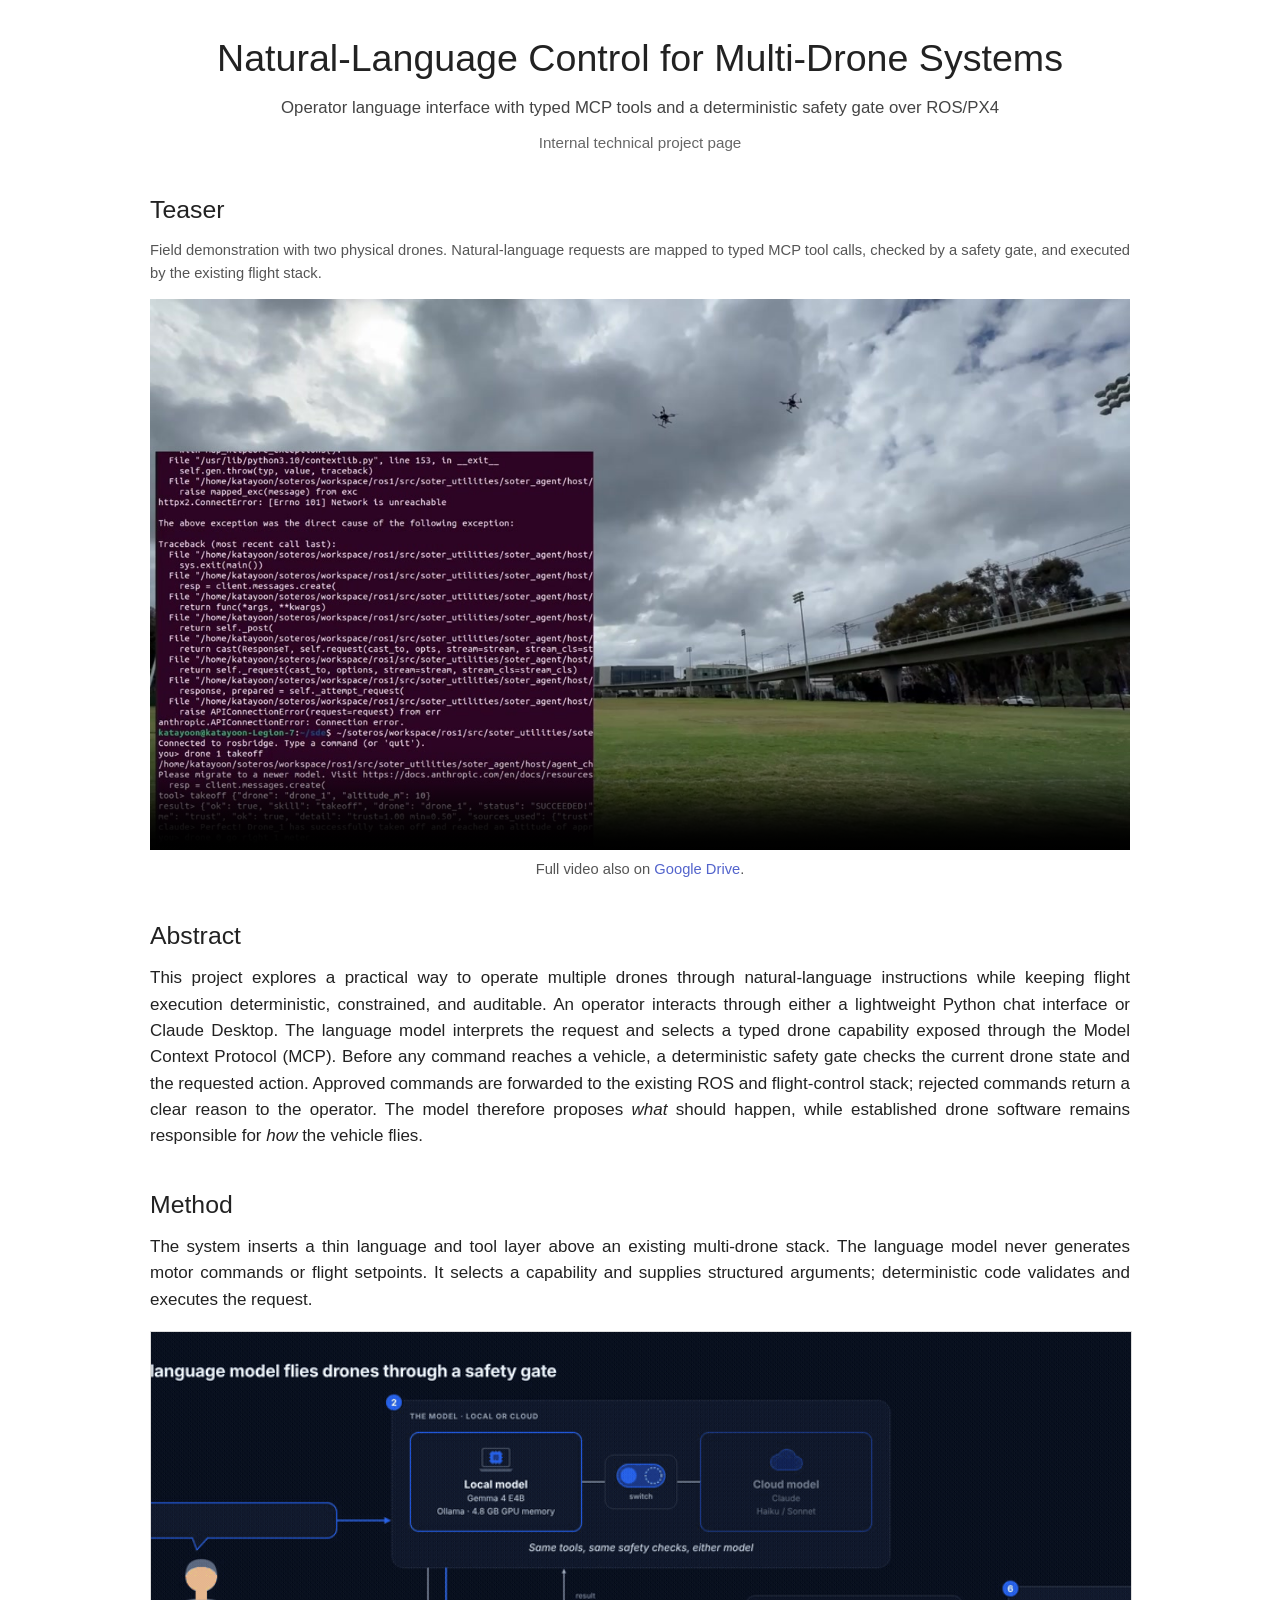
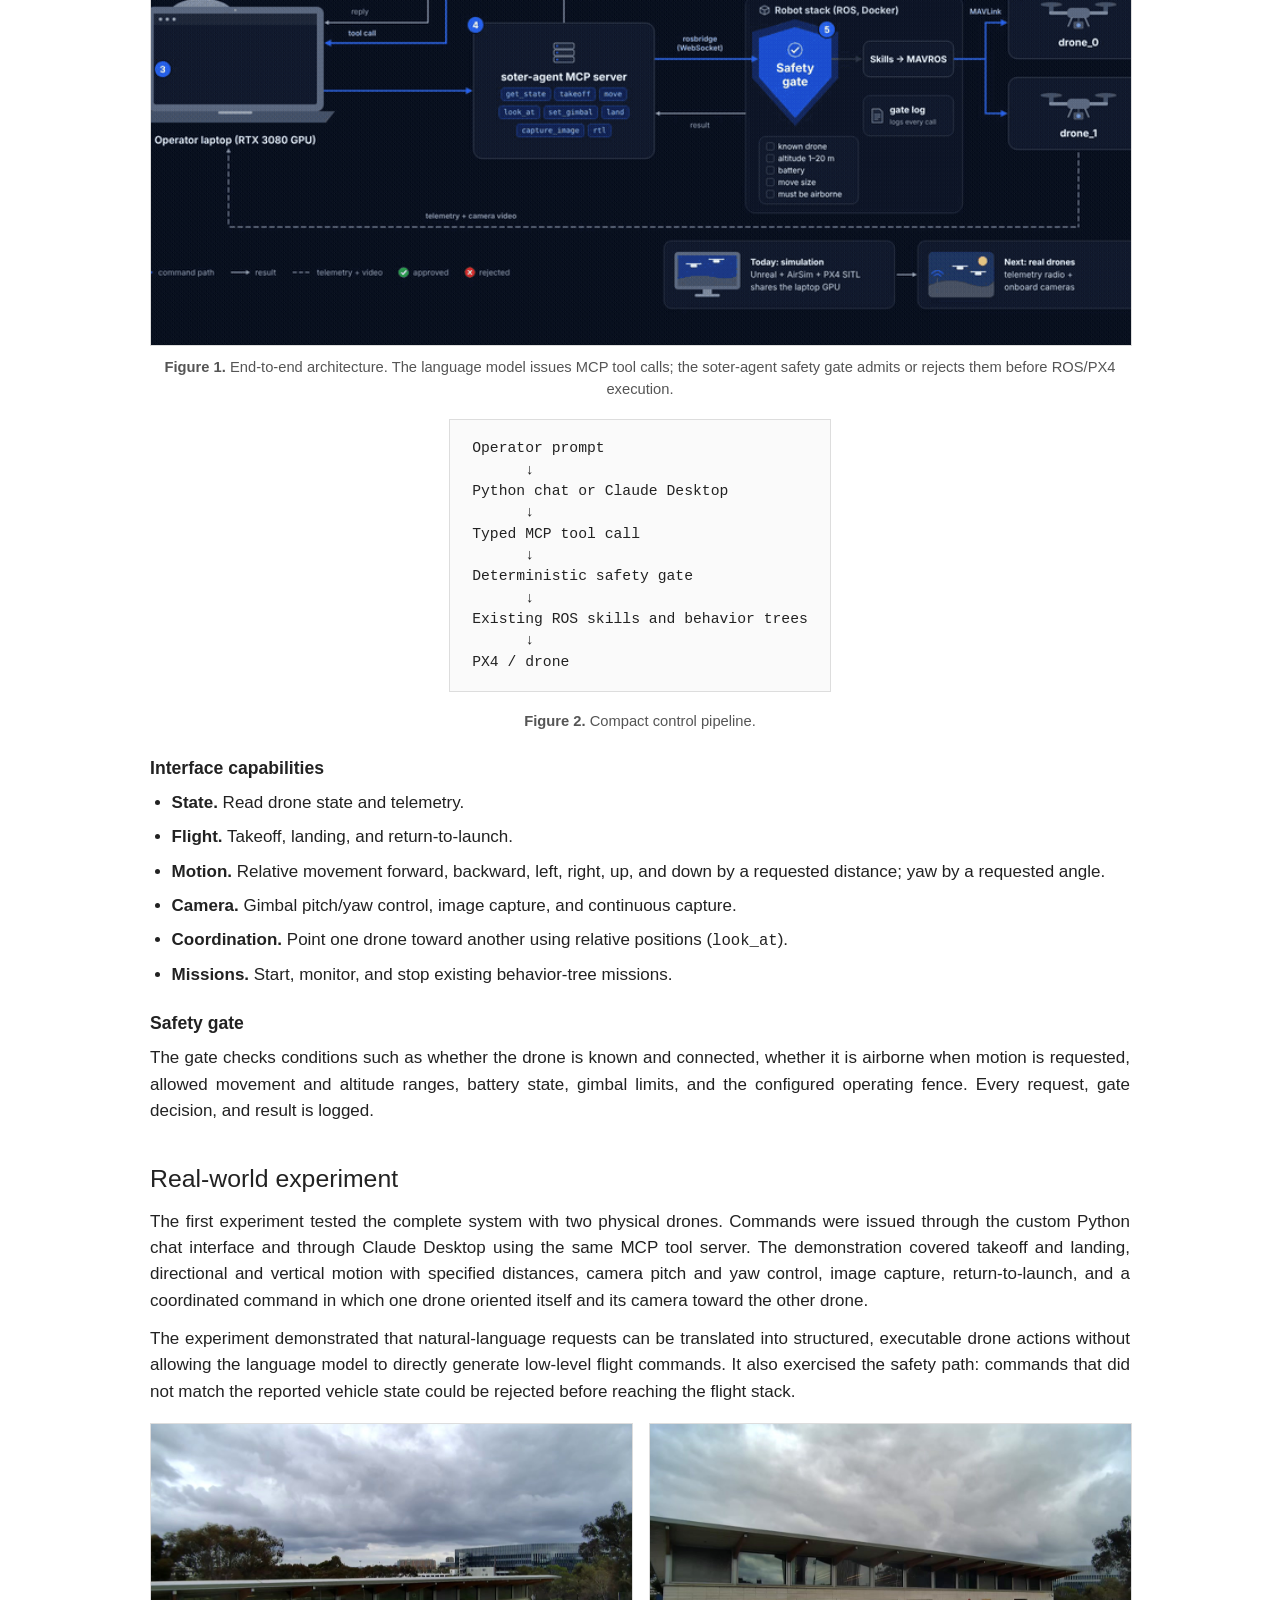
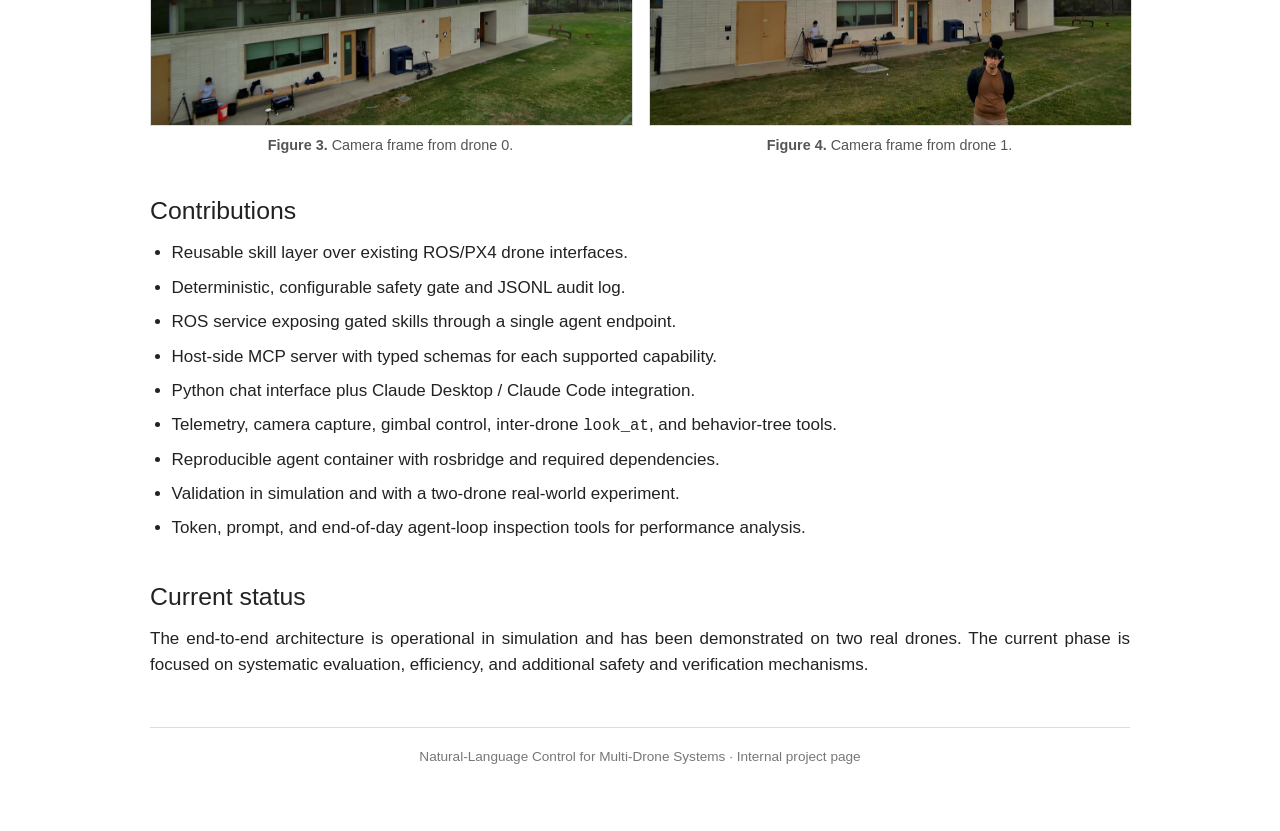
==== commit 7428c112: "Use the animated architecture GIF and drop the duplicate field-test clip." ====
--- a/academic.html
+++ b/academic.html
@@ -60,13 +60,8 @@
       </p>
 
       <figure class="architecture">
-        <img src="assets/architecture-diagram.jpg" alt="Architecture diagram: operator laptop, local or cloud language model, soter-agent MCP server, safety gate in the ROS robot stack, and two drones with telemetry feedback">
+        <img src="assets/architecture-diagram.gif" alt="Animated architecture diagram: operator laptop, local or cloud language model, soter-agent MCP server, safety gate in the ROS robot stack, and two drones with telemetry feedback">
         <figcaption><strong>Figure 1.</strong> End-to-end architecture. The language model issues MCP tool calls; the soter-agent safety gate admits or rejects them before ROS/PX4 execution.</figcaption>
-      </figure>
-
-      <figure class="gif-figure">
-        <img src="assets/teaser.gif?v=2" alt="Animated clip of the two-drone field demonstration with operator chat overlay">
-        <figcaption><strong>Figure 2.</strong> Animated field-test clip (autoplaying GIF).</figcaption>
       </figure>
 
       <pre class="pipeline" aria-label="System pipeline">Operator prompt
@@ -80,7 +75,7 @@
 Existing ROS skills and behavior trees
       ↓
 PX4 / drone</pre>
-      <p class="caption center"><strong>Figure 3.</strong> Compact control pipeline.</p>
+      <p class="caption center"><strong>Figure 2.</strong> Compact control pipeline.</p>
 
       <h3>Interface capabilities</h3>
       <ul>
@@ -123,11 +118,11 @@
       <div class="image-row">
         <figure>
           <img src="assets/drone-0-camera.jpg" alt="Camera frame from drone 0 during the field experiment">
-          <figcaption><strong>Figure 4.</strong> Camera frame from drone 0.</figcaption>
+          <figcaption><strong>Figure 3.</strong> Camera frame from drone 0.</figcaption>
         </figure>
         <figure>
           <img src="assets/drone-1-camera.jpg" alt="Camera frame from drone 1 during the field experiment">
-          <figcaption><strong>Figure 5.</strong> Camera frame from drone 1.</figcaption>
+          <figcaption><strong>Figure 4.</strong> Camera frame from drone 1.</figcaption>
         </figure>
       </div>
     </section>
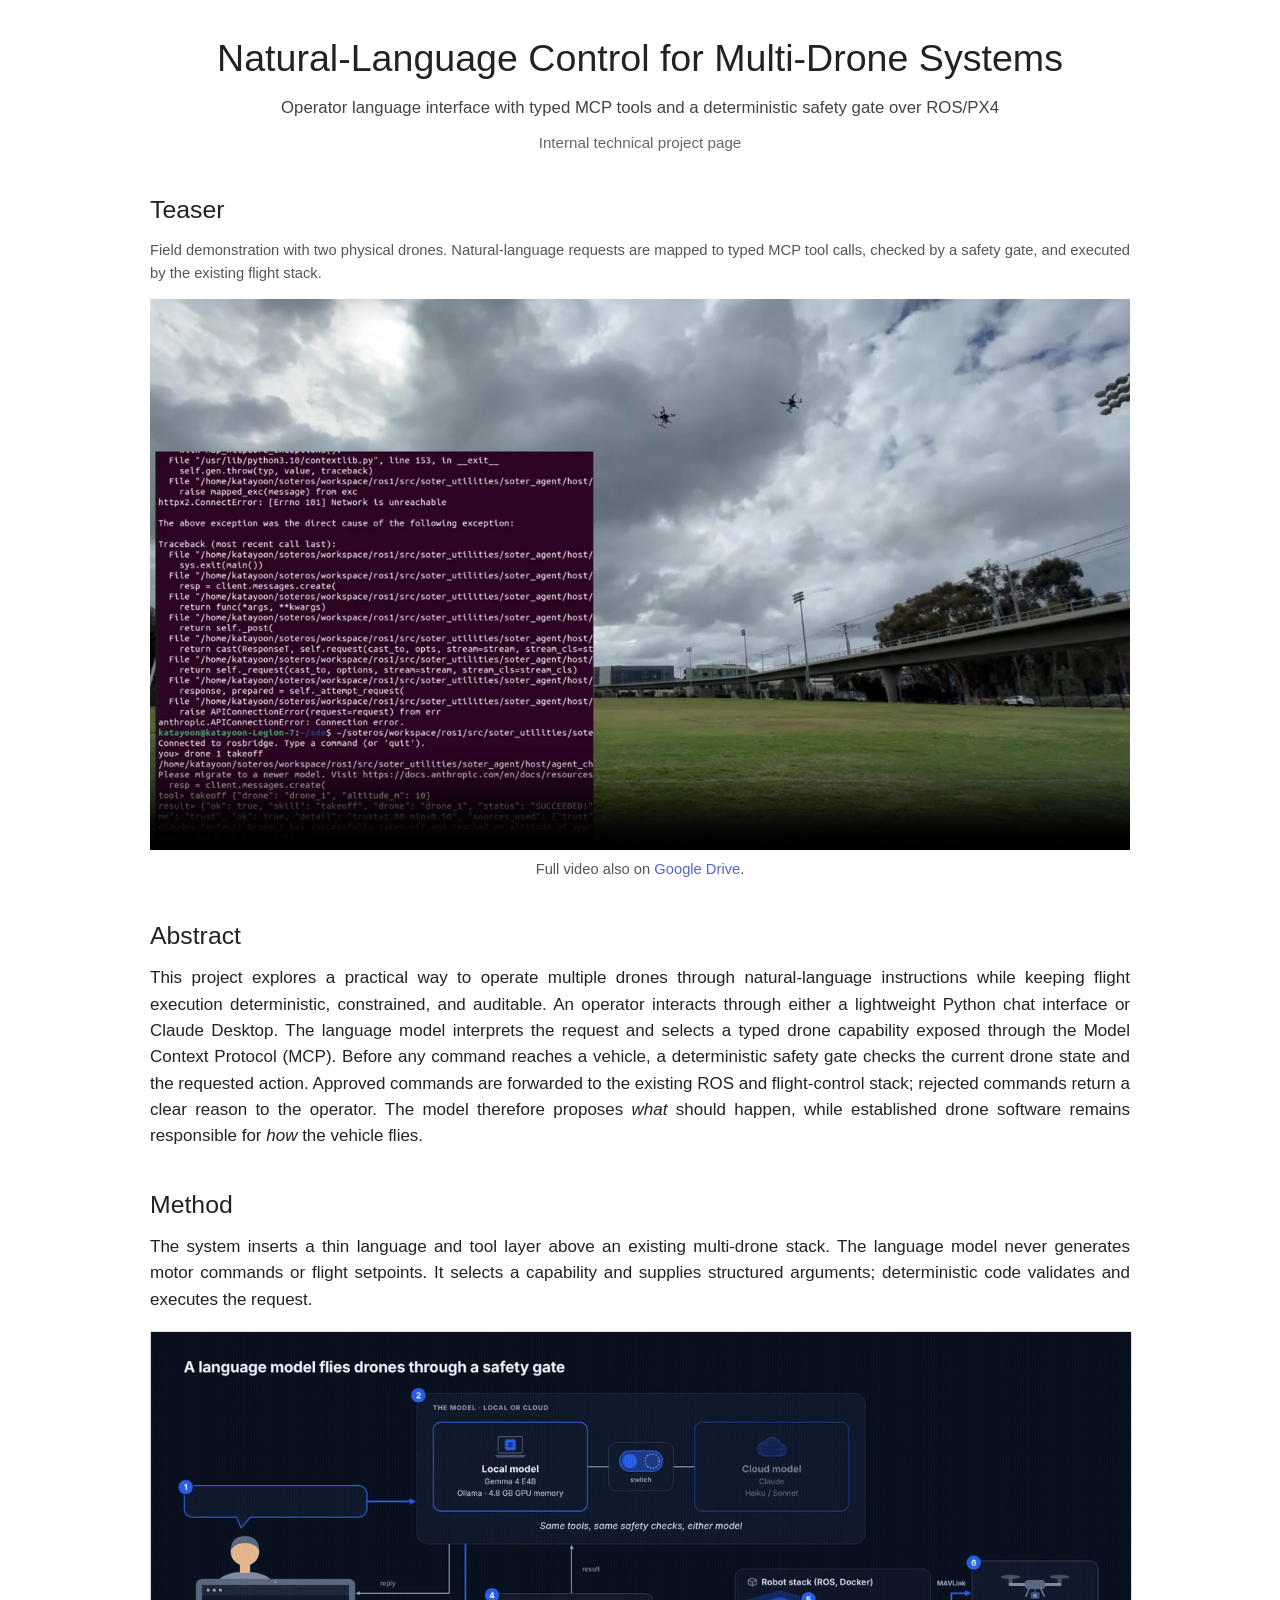
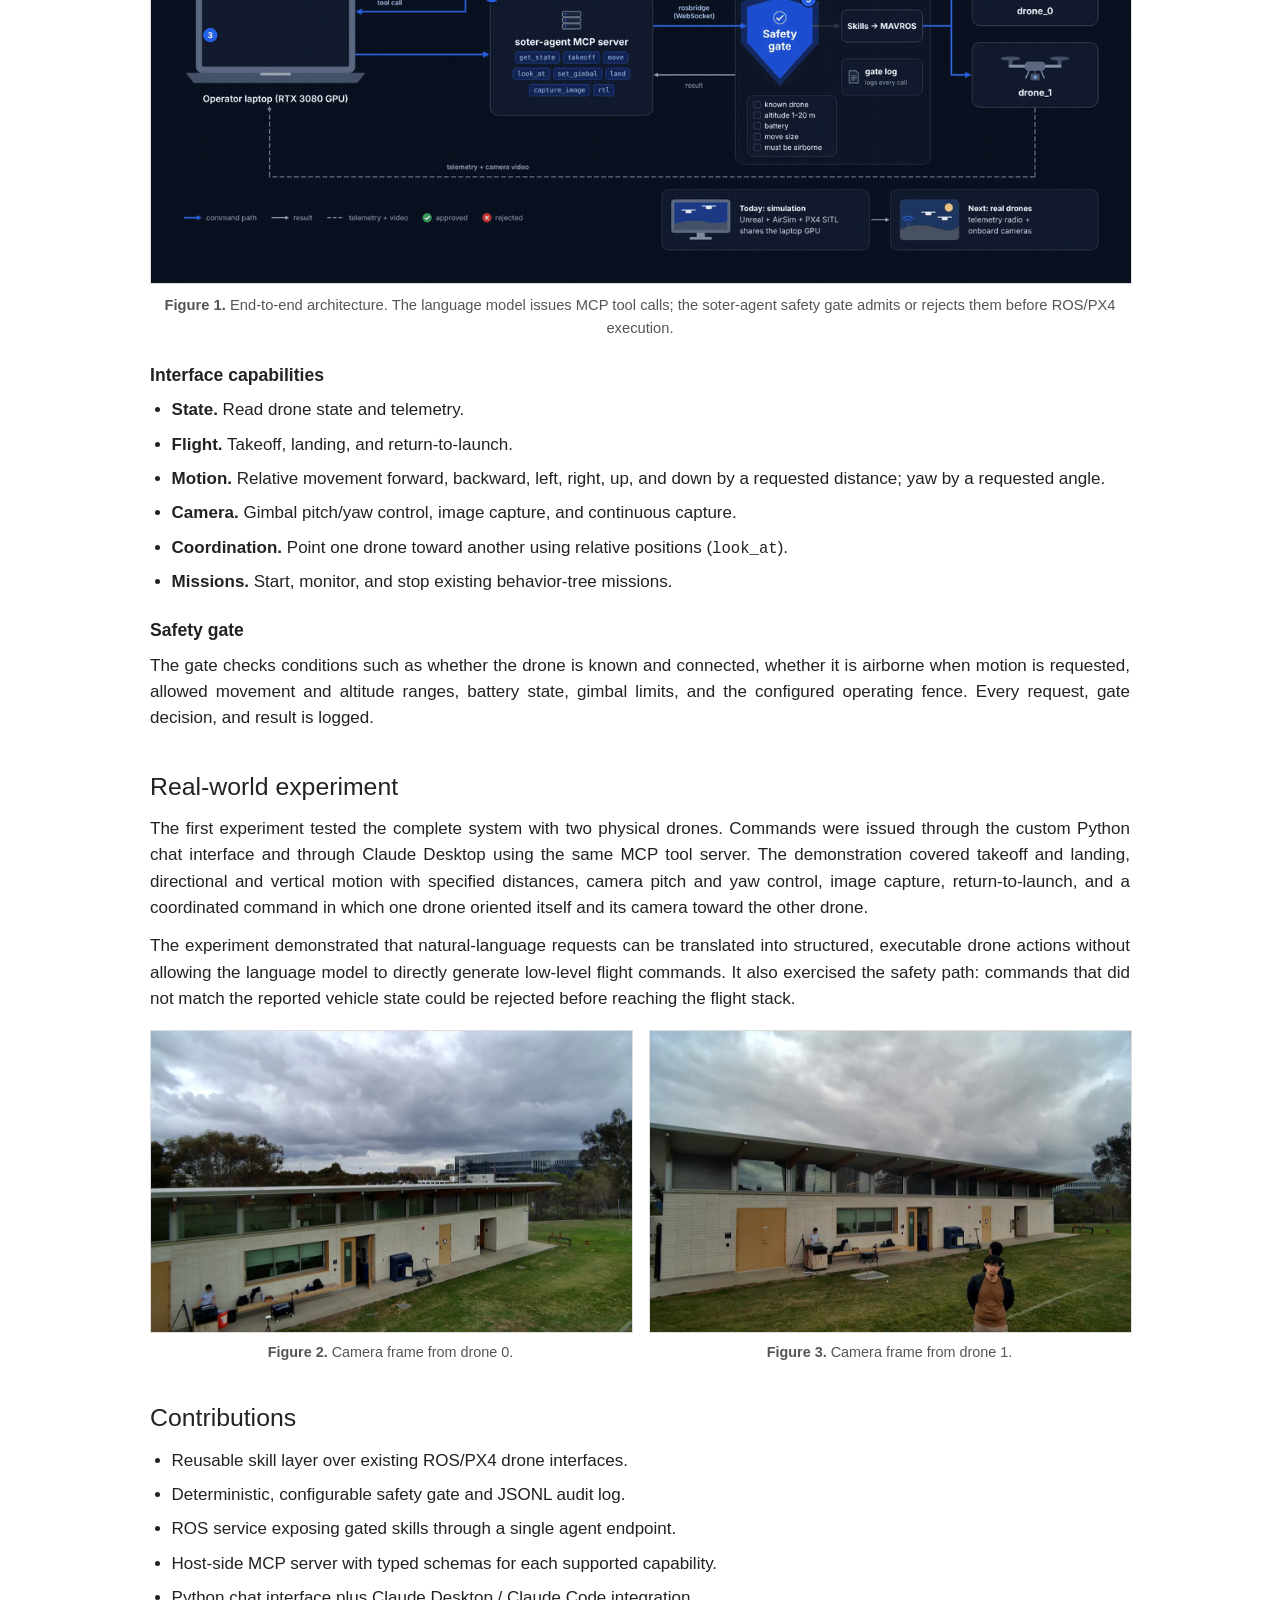
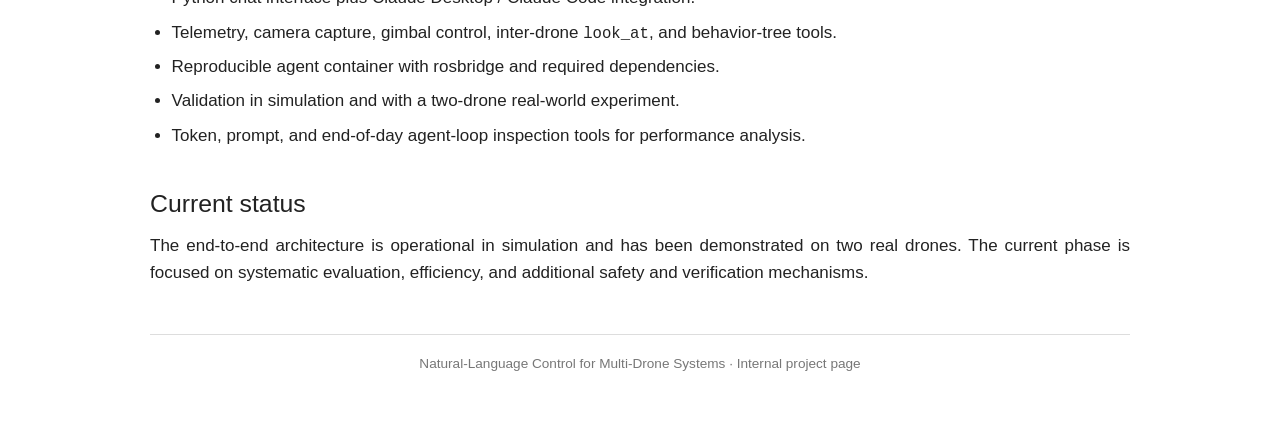
==== commit 85dd42bc: "Remove the compact pipeline figure from the academic page." ====
--- a/academic.html
+++ b/academic.html
@@ -64,19 +64,6 @@
         <figcaption><strong>Figure 1.</strong> End-to-end architecture. The language model issues MCP tool calls; the soter-agent safety gate admits or rejects them before ROS/PX4 execution.</figcaption>
       </figure>
 
-      <pre class="pipeline" aria-label="System pipeline">Operator prompt
-      ↓
-Python chat or Claude Desktop
-      ↓
-Typed MCP tool call
-      ↓
-Deterministic safety gate
-      ↓
-Existing ROS skills and behavior trees
-      ↓
-PX4 / drone</pre>
-      <p class="caption center"><strong>Figure 2.</strong> Compact control pipeline.</p>
-
       <h3>Interface capabilities</h3>
       <ul>
         <li><strong>State.</strong> Read drone state and telemetry.</li>
@@ -118,11 +105,11 @@
       <div class="image-row">
         <figure>
           <img src="assets/drone-0-camera.jpg" alt="Camera frame from drone 0 during the field experiment">
-          <figcaption><strong>Figure 3.</strong> Camera frame from drone 0.</figcaption>
+          <figcaption><strong>Figure 2.</strong> Camera frame from drone 0.</figcaption>
         </figure>
         <figure>
           <img src="assets/drone-1-camera.jpg" alt="Camera frame from drone 1 during the field experiment">
-          <figcaption><strong>Figure 4.</strong> Camera frame from drone 1.</figcaption>
+          <figcaption><strong>Figure 3.</strong> Camera frame from drone 1.</figcaption>
         </figure>
       </div>
     </section>
--- a/academic.css
+++ b/academic.css
@@ -95,6 +95,10 @@
 .architecture img {
   display: block;
   width: 100%;
+  height: auto;
+  aspect-ratio: auto;
+  object-fit: contain;
+  object-position: center;
   border: 1px solid #ddd;
   background: #0b1120;
 }
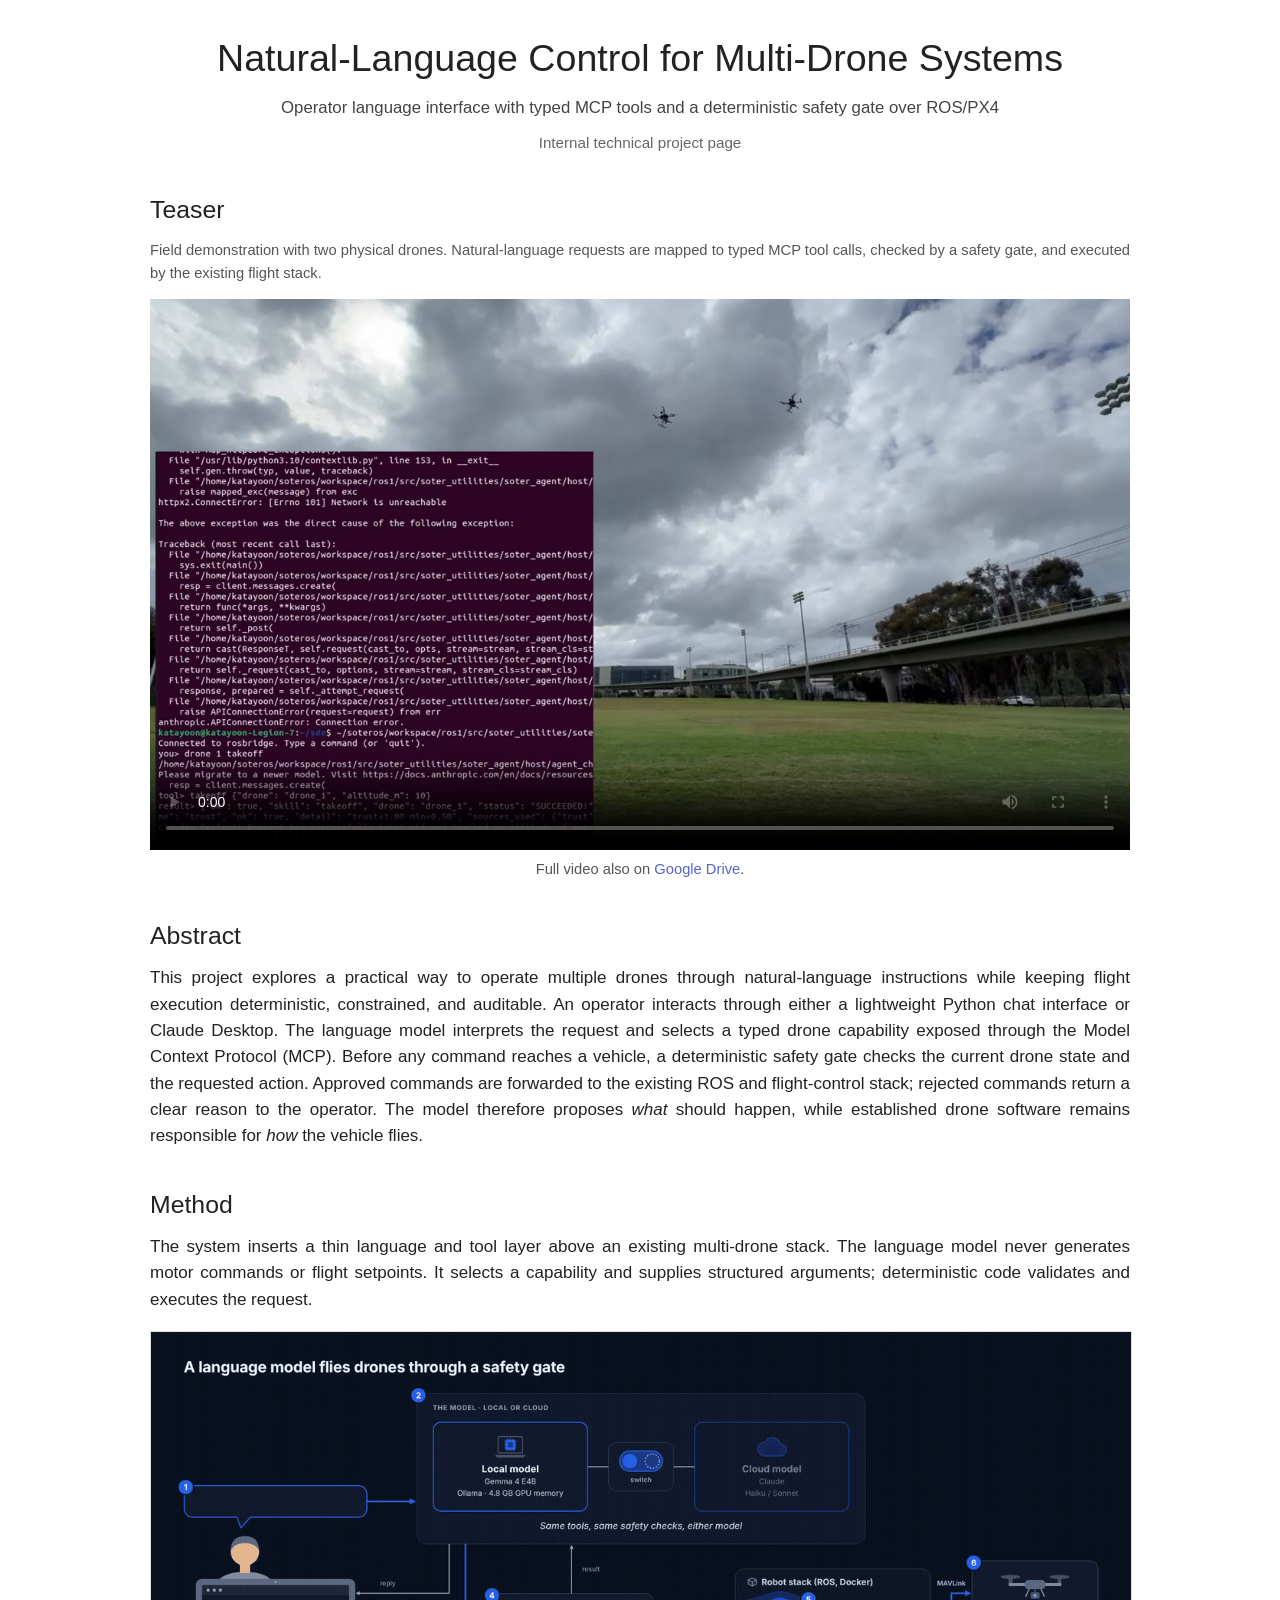
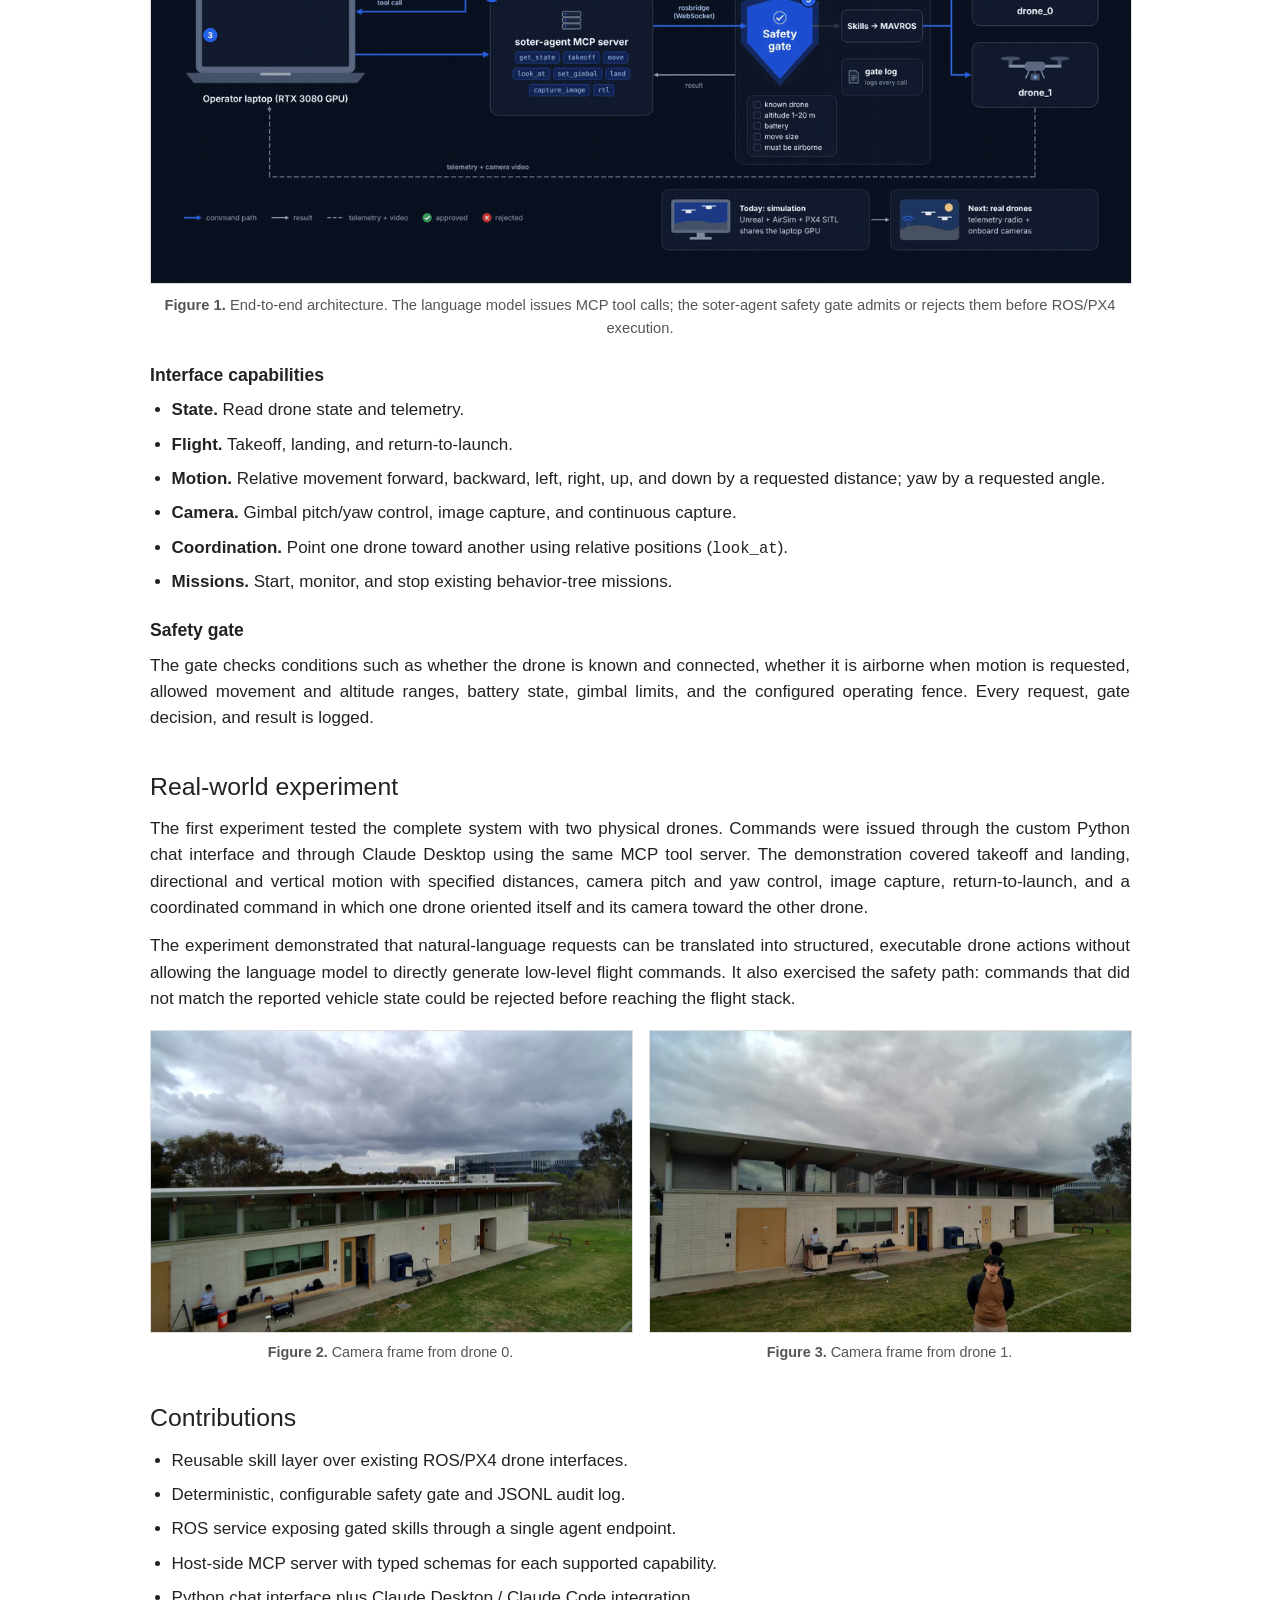
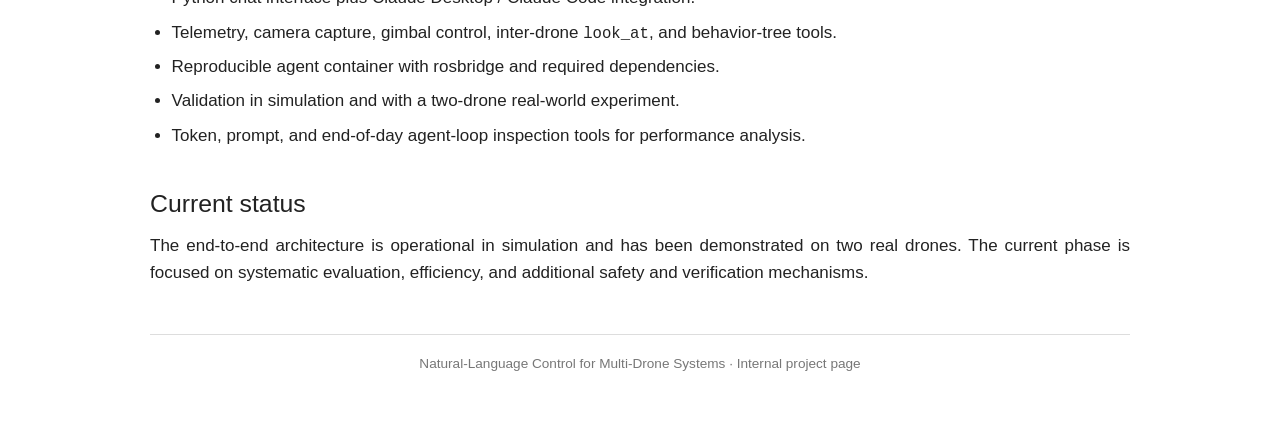
==== commit 5658e3d3: "Rename the academic page to project page." ====
--- a/academic.html
+++ b/academic.html
@@ -2,145 +2,12 @@
 <html lang="en">
 <head>
   <meta charset="utf-8">
-  <meta name="viewport" content="width=device-width, initial-scale=1">
-  <meta name="description" content="Natural-Language Control for Multi-Drone Systems — academic project page.">
-  <title>Natural-Language Control for Multi-Drone Systems</title>
-  <link rel="stylesheet" href="academic.css">
+  <meta http-equiv="refresh" content="0; url=project.html">
+  <link rel="canonical" href="project.html">
+  <title>Redirecting…</title>
+  <script>location.replace('project.html');</script>
 </head>
 <body>
-  <div class="page">
-    <header class="title-block">
-      <h1>Natural-Language Control for Multi-Drone Systems</h1>
-      <p class="subtitle">Operator language interface with typed MCP tools and a deterministic safety gate over ROS/PX4</p>
-      <p class="venue">Internal technical project page</p>
-    </header>
-
-    <section>
-      <h2>Teaser</h2>
-      <p class="caption">
-        Field demonstration with two physical drones. Natural-language requests are
-        mapped to typed MCP tool calls, checked by a safety gate, and executed by
-        the existing flight stack.
-      </p>
-      <div class="media">
-        <video controls playsinline preload="metadata" poster="assets/field-test-poster.jpg">
-          <source src="assets/field-test-demo.mp4" type="video/mp4">
-        </video>
-      </div>
-      <p class="caption center">
-        Full video also on
-        <a href="https://drive.google.com/file/d/1_zPsYfUP-ygMsipcDQyDrtAIv74Td3Dw/view?usp=drive_link" target="_blank" rel="noopener noreferrer">Google Drive</a>.
-      </p>
-    </section>
-
-    <section>
-      <h2>Abstract</h2>
-      <p>
-        This project explores a practical way to operate multiple drones through
-        natural-language instructions while keeping flight execution deterministic,
-        constrained, and auditable. An operator interacts through either a lightweight
-        Python chat interface or Claude Desktop. The language model interprets the
-        request and selects a typed drone capability exposed through the Model Context
-        Protocol (MCP). Before any command reaches a vehicle, a deterministic safety
-        gate checks the current drone state and the requested action. Approved commands
-        are forwarded to the existing ROS and flight-control stack; rejected commands
-        return a clear reason to the operator. The model therefore proposes
-        <em>what</em> should happen, while established drone software remains
-        responsible for <em>how</em> the vehicle flies.
-      </p>
-    </section>
-
-    <section>
-      <h2>Method</h2>
-      <p>
-        The system inserts a thin language and tool layer above an existing multi-drone
-        stack. The language model never generates motor commands or flight setpoints.
-        It selects a capability and supplies structured arguments; deterministic code
-        validates and executes the request.
-      </p>
-
-      <figure class="architecture">
-        <img src="assets/architecture-diagram.gif" alt="Animated architecture diagram: operator laptop, local or cloud language model, soter-agent MCP server, safety gate in the ROS robot stack, and two drones with telemetry feedback">
-        <figcaption><strong>Figure 1.</strong> End-to-end architecture. The language model issues MCP tool calls; the soter-agent safety gate admits or rejects them before ROS/PX4 execution.</figcaption>
-      </figure>
-
-      <h3>Interface capabilities</h3>
-      <ul>
-        <li><strong>State.</strong> Read drone state and telemetry.</li>
-        <li><strong>Flight.</strong> Takeoff, landing, and return-to-launch.</li>
-        <li><strong>Motion.</strong> Relative movement forward, backward, left, right, up, and down by a requested distance; yaw by a requested angle.</li>
-        <li><strong>Camera.</strong> Gimbal pitch/yaw control, image capture, and continuous capture.</li>
-        <li><strong>Coordination.</strong> Point one drone toward another using relative positions (<code>look_at</code>).</li>
-        <li><strong>Missions.</strong> Start, monitor, and stop existing behavior-tree missions.</li>
-      </ul>
-
-      <h3>Safety gate</h3>
-      <p>
-        The gate checks conditions such as whether the drone is known and connected,
-        whether it is airborne when motion is requested, allowed movement and altitude
-        ranges, battery state, gimbal limits, and the configured operating fence.
-        Every request, gate decision, and result is logged.
-      </p>
-    </section>
-
-    <section>
-      <h2>Real-world experiment</h2>
-      <p>
-        The first experiment tested the complete system with two physical drones.
-        Commands were issued through the custom Python chat interface and through
-        Claude Desktop using the same MCP tool server. The demonstration covered
-        takeoff and landing, directional and vertical motion with specified distances,
-        camera pitch and yaw control, image capture, return-to-launch, and a
-        coordinated command in which one drone oriented itself and its camera toward
-        the other drone.
-      </p>
-      <p>
-        The experiment demonstrated that natural-language requests can be translated
-        into structured, executable drone actions without allowing the language model
-        to directly generate low-level flight commands. It also exercised the safety
-        path: commands that did not match the reported vehicle state could be rejected
-        before reaching the flight stack.
-      </p>
-
-      <div class="image-row">
-        <figure>
-          <img src="assets/drone-0-camera.jpg" alt="Camera frame from drone 0 during the field experiment">
-          <figcaption><strong>Figure 2.</strong> Camera frame from drone 0.</figcaption>
-        </figure>
-        <figure>
-          <img src="assets/drone-1-camera.jpg" alt="Camera frame from drone 1 during the field experiment">
-          <figcaption><strong>Figure 3.</strong> Camera frame from drone 1.</figcaption>
-        </figure>
-      </div>
-    </section>
-
-    <section>
-      <h2>Contributions</h2>
-      <ul>
-        <li>Reusable skill layer over existing ROS/PX4 drone interfaces.</li>
-        <li>Deterministic, configurable safety gate and JSONL audit log.</li>
-        <li>ROS service exposing gated skills through a single agent endpoint.</li>
-        <li>Host-side MCP server with typed schemas for each supported capability.</li>
-        <li>Python chat interface plus Claude Desktop / Claude Code integration.</li>
-        <li>Telemetry, camera capture, gimbal control, inter-drone <code>look_at</code>, and behavior-tree tools.</li>
-        <li>Reproducible agent container with rosbridge and required dependencies.</li>
-        <li>Validation in simulation and with a two-drone real-world experiment.</li>
-        <li>Token, prompt, and end-of-day agent-loop inspection tools for performance analysis.</li>
-      </ul>
-    </section>
-
-    <section>
-      <h2>Current status</h2>
-      <p>
-        The end-to-end architecture is operational in simulation and has been
-        demonstrated on two real drones. The current phase is focused on systematic
-        evaluation, efficiency, and additional safety and verification mechanisms.
-      </p>
-    </section>
-
-    <footer>
-      <p>Natural-Language Control for Multi-Drone Systems · Internal project page</p>
-    </footer>
-  </div>
+  <p>Moved to <a href="project.html">project.html</a>.</p>
 </body>
 </html>
